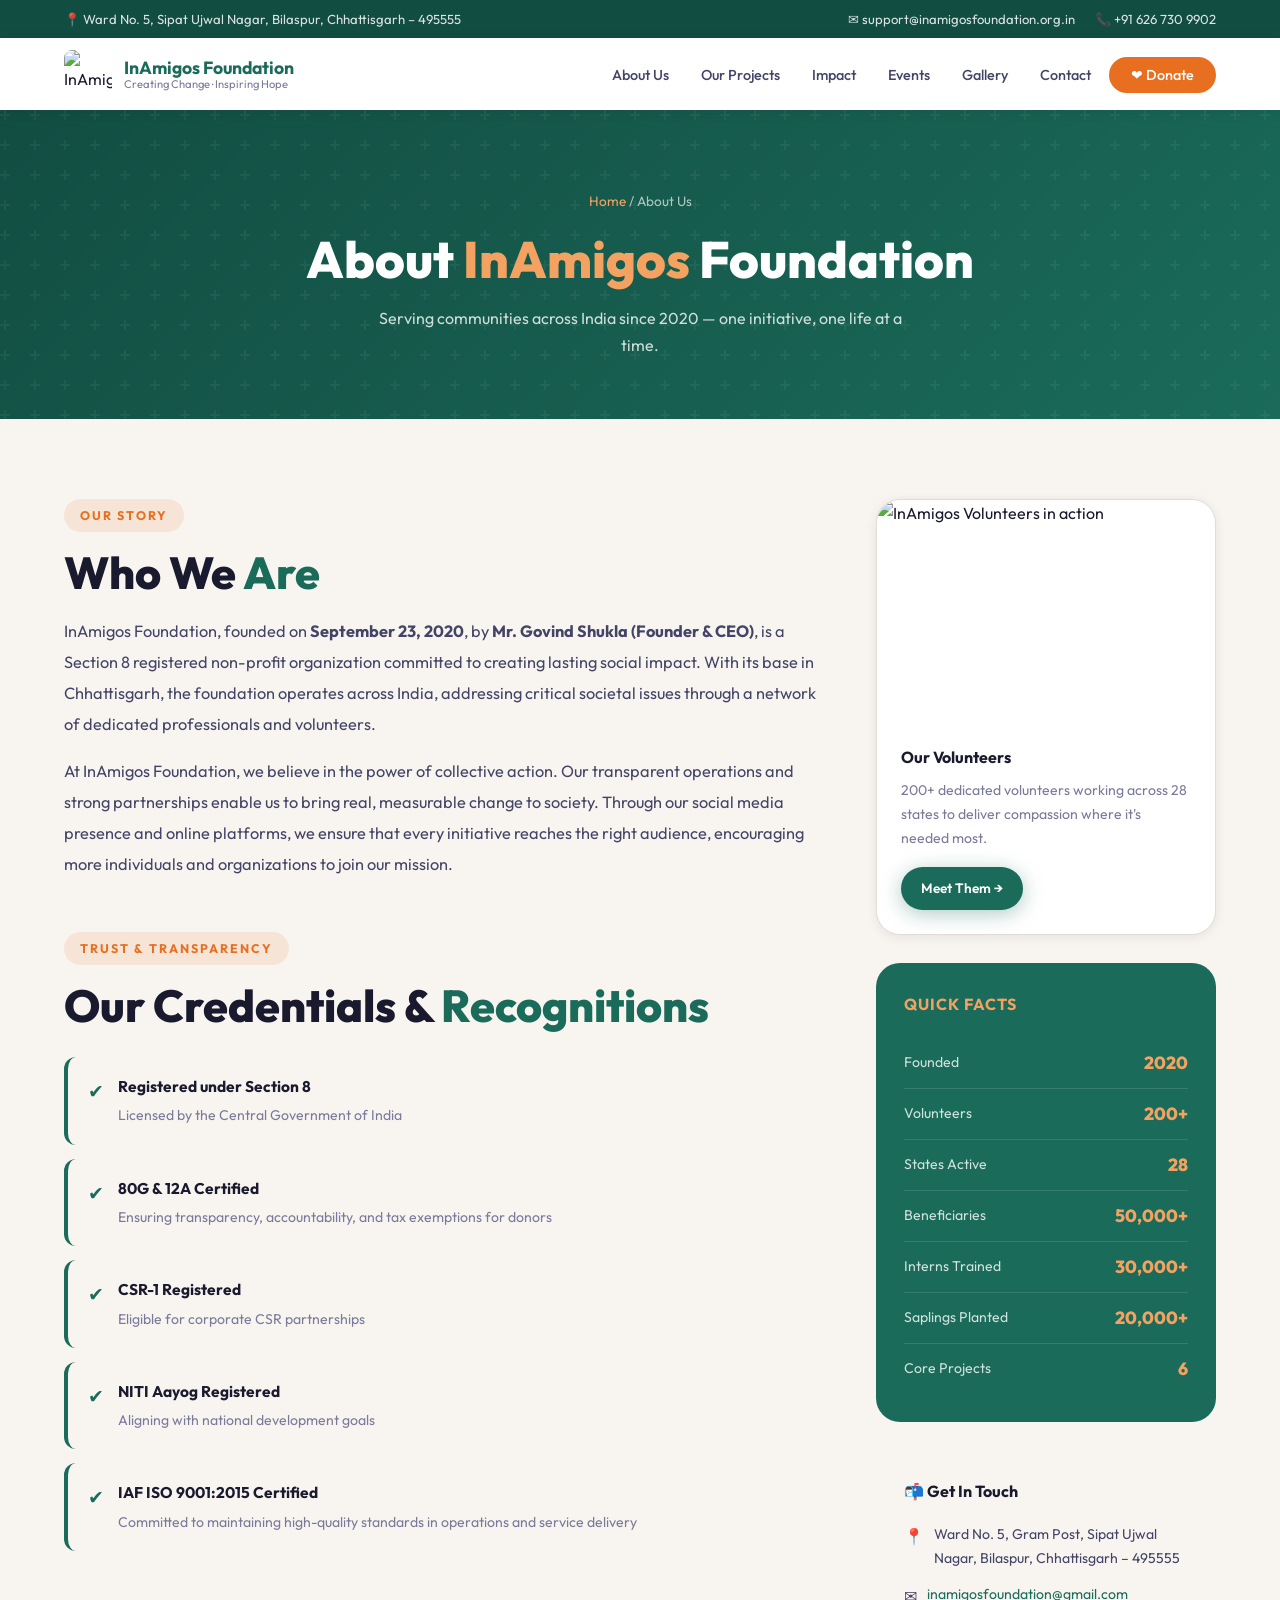
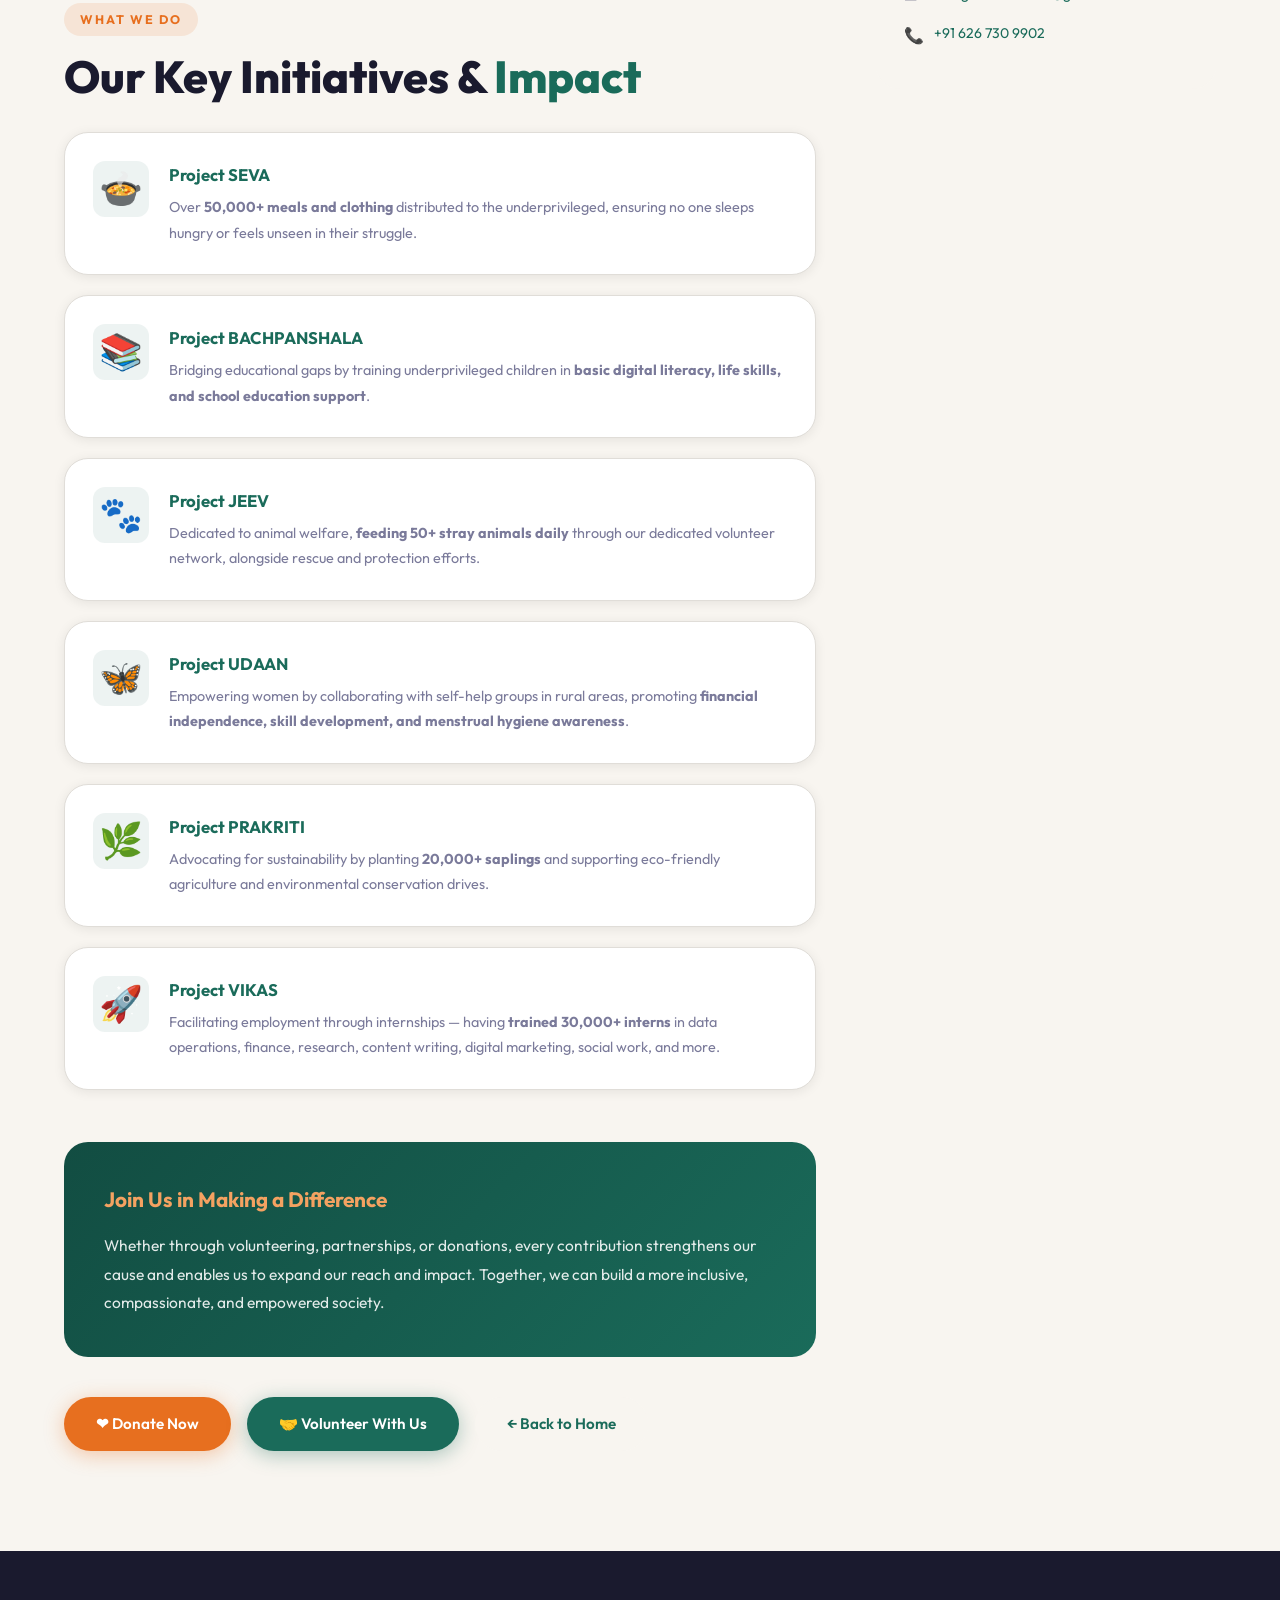
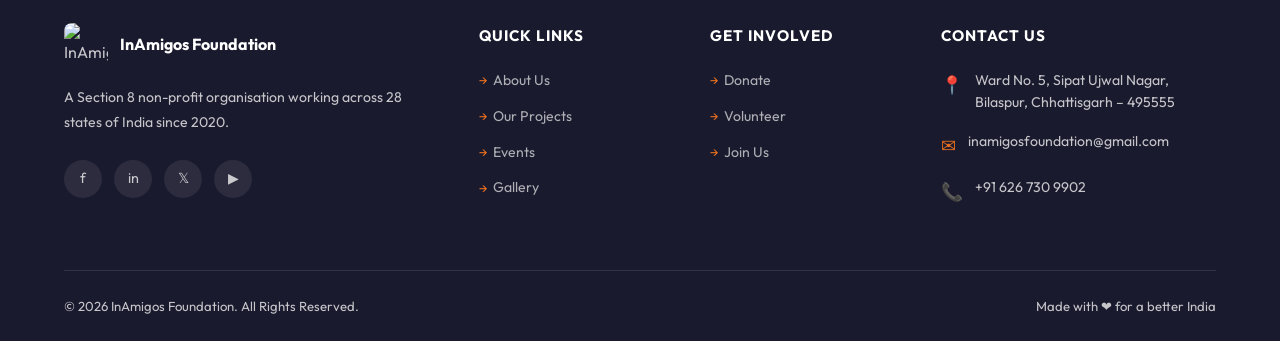
==== about.html @ d33d79d9 "First" ====
<!DOCTYPE html>
<html lang="en">
<head>
  <meta charset="UTF-8" />
  <meta name="viewport" content="width=device-width, initial-scale=1.0" />
  <title>About Us – InAmigos Foundation</title>
  <meta name="description" content="Learn about InAmigos Foundation – our story, credentials, key initiatives, and the impact we create across India." />
  <link rel="icon" href="https://inamigosfoundation.org.in/public/storage/settings/1744214680.jpg" />
  <link rel="stylesheet" href="css/style.css" />
  <link rel="stylesheet" href="css/animations.css" />
  <link rel="stylesheet" href="css/responsive.css" />
  <style>
    /* ---- Page-specific styles ---- */
    .page-hero {
      background: linear-gradient(135deg, var(--primary-dark) 0%, var(--primary) 100%);
      padding: 80px 0 60px;
      text-align: center;
      position: relative;
      overflow: hidden;
    }
    .page-hero::before {
      content: '';
      position: absolute;
      inset: 0;
      background: url("data:image/svg+xml,%3Csvg width='60' height='60' viewBox='0 0 60 60' xmlns='http://www.w3.org/2000/svg'%3E%3Cg fill='none'%3E%3Cg fill='%23ffffff' fill-opacity='0.05'%3E%3Cpath d='M36 34v-4h-2v4h-4v2h4v4h2v-4h4v-2h-4zm0-30V0h-2v4h-4v2h4v4h2V6h4V4h-4zM6 34v-4H4v4H0v2h4v4h2v-4h4v-2H6zM6 4V0H4v4H0v2h4v4h2V6h4V4H6z'/%3E%3C/g%3E%3C/g%3E%3C/svg%3E");
    }
    .page-hero .container { position: relative; z-index: 1; }
    .breadcrumb {
      font-size: 0.85rem;
      color: rgba(255,255,255,0.65);
      margin-bottom: 16px;
    }
    .breadcrumb a { color: var(--accent-light); text-decoration: none; }
    .breadcrumb a:hover { text-decoration: underline; }
    .page-hero-title {
      font-size: clamp(2rem, 4vw, 3.2rem);
      font-weight: 800;
      color: var(--white);
      line-height: 1.2;
    }
    .page-hero-title span { color: var(--accent-light); }
    .page-hero-sub {
      font-size: 1rem;
      color: rgba(255,255,255,0.8);
      margin-top: 14px;
      max-width: 560px;
      margin-left: auto;
      margin-right: auto;
    }

    /* ---- About page body ---- */
    .about-page { padding: 80px 0 100px; }
    .about-page-grid {
      display: grid;
      grid-template-columns: 1fr 340px;
      gap: 60px;
      align-items: start;
    }

    /* ---- Story block ---- */
    .story-block { margin-bottom: 52px; }
    .story-block p {
      font-size: 1.02rem;
      color: var(--text-mid);
      line-height: 1.9;
      margin-bottom: 16px;
    }

    /* ---- Credentials ---- */
    .cred-block { margin-bottom: 52px; }
    .cred-list { margin-top: 24px; display: flex; flex-direction: column; gap: 14px; }
    .cred-item {
      display: flex;
      align-items: flex-start;
      gap: 14px;
      background: var(--off-white);
      border-radius: var(--radius);
      padding: 16px 20px;
      border-left: 4px solid var(--primary);
      transition: transform var(--transition), box-shadow var(--transition);
    }
    .cred-item:hover { transform: translateX(4px); box-shadow: var(--shadow-sm); }
    .cred-check { color: var(--primary); font-size: 1.2rem; flex-shrink: 0; margin-top: 2px; }
    .cred-text strong { color: var(--text-dark); display: block; font-size: 0.97rem; margin-bottom: 2px; }
    .cred-text span { font-size: 0.88rem; color: var(--text-light); }

    /* ---- Initiatives ---- */
    .initiatives-block { margin-bottom: 52px; }
    .initiative-cards { margin-top: 28px; display: flex; flex-direction: column; gap: 20px; }
    .initiative-card {
      background: var(--white);
      border-radius: var(--radius-lg);
      padding: 28px;
      box-shadow: var(--shadow-sm);
      border: 1px solid var(--border);
      display: flex;
      gap: 20px;
      align-items: flex-start;
      transition: transform var(--transition), box-shadow var(--transition);
    }
    .initiative-card:hover { transform: translateY(-4px); box-shadow: var(--shadow-md); }
    .initiative-icon {
      font-size: 2.2rem;
      flex-shrink: 0;
      width: 56px;
      height: 56px;
      background: rgba(26,107,90,0.08);
      border-radius: var(--radius);
      display: flex;
      align-items: center;
      justify-content: center;
    }
    .initiative-name {
      font-size: 1.05rem;
      font-weight: 700;
      color: var(--primary);
      margin-bottom: 6px;
    }
    .initiative-desc {
      font-size: 0.9rem;
      color: var(--text-light);
      line-height: 1.75;
    }

    /* ---- Closing para ---- */
    .closing-block {
      background: linear-gradient(135deg, var(--primary-dark), var(--primary));
      border-radius: var(--radius-lg);
      padding: 40px;
      color: var(--white);
      margin-bottom: 40px;
    }
    .closing-block h3 { font-size: 1.3rem; font-weight: 700; margin-bottom: 14px; color: var(--accent-light); }
    .closing-block p { font-size: 0.97rem; line-height: 1.85; color: rgba(255,255,255,0.88); }

    /* ---- Sidebar ---- */
    .about-sidebar { display: flex; flex-direction: column; gap: 28px; }
    .sidebar-card {
      background: var(--white);
      border-radius: var(--radius-lg);
      overflow: hidden;
      box-shadow: var(--shadow-sm);
      border: 1px solid var(--border);
    }
    .sidebar-img img { width: 100%; height: 220px; object-fit: cover; }
    .sidebar-body { padding: 24px; }
    .sidebar-body h4 { font-size: 1rem; font-weight: 700; color: var(--text-dark); margin-bottom: 8px; }
    .sidebar-body p { font-size: 0.88rem; color: var(--text-light); line-height: 1.7; margin-bottom: 16px; }

    .quick-stats {
      background: var(--primary);
      border-radius: var(--radius-lg);
      padding: 28px;
      color: var(--white);
    }
    .quick-stats h4 { font-size: 1rem; font-weight: 700; margin-bottom: 20px; color: var(--accent-light); text-transform: uppercase; letter-spacing: 1px; }
    .qs-item { display: flex; justify-content: space-between; align-items: center; padding: 10px 0; border-bottom: 1px solid rgba(255,255,255,0.12); }
    .qs-item:last-child { border-bottom: none; }
    .qs-label { font-size: 0.88rem; color: rgba(255,255,255,0.8); }
    .qs-value { font-size: 1.1rem; font-weight: 800; color: var(--accent-light); }

    .contact-card { background: var(--off-white); border-radius: var(--radius-lg); padding: 28px; }
    .contact-card h4 { font-size: 1rem; font-weight: 700; color: var(--text-dark); margin-bottom: 18px; }
    .contact-row { display: flex; gap: 10px; margin-bottom: 12px; font-size: 0.88rem; color: var(--text-mid); align-items: flex-start; }
    .contact-row span:first-child { flex-shrink: 0; font-size: 1rem; }

    /* ---- Responsive ---- */
    @media (max-width: 1024px) {
      .about-page-grid { grid-template-columns: 1fr; }
      .about-sidebar { display: grid; grid-template-columns: 1fr 1fr; gap: 24px; }
    }
    @media (max-width: 640px) {
      .about-sidebar { grid-template-columns: 1fr; }
      .closing-block { padding: 28px 20px; }
    }
  </style>
</head>
<body>

<!-- ===== TOPBAR ===== -->
<div class="topbar">
  <div class="container">
    <span>📍 Ward No. 5, Sipat Ujwal Nagar, Bilaspur, Chhattisgarh – 495555</span>
    <div class="topbar-right">
      <a href="mailto:support@inamigosfoundation.org.in">✉ support@inamigosfoundation.org.in</a>
      <a href="tel:+916267309902">📞 +91 626 730 9902</a>
    </div>
  </div>
</div>

<!-- ===== NAVBAR ===== -->
<nav class="navbar" id="navbar">
  <div class="container">
    <div class="nav-inner">
      <a href="index.html" class="nav-logo">
        <img src="https://inamigosfoundation.org.in/public/storage/settings/1744214680.jpg" alt="InAmigos Foundation Logo" />
        <div class="nav-logo-text">
          InAmigos Foundation
          <span>Creating Change · Inspiring Hope</span>
        </div>
      </a>
      <ul class="nav-links" id="navLinks">
        <li><a href="index.html#about">About Us</a></li>
        <li><a href="index.html#projects">Our Projects</a></li>
        <li><a href="index.html#impact">Impact</a></li>
        <li><a href="index.html#events">Events</a></li>
        <li><a href="index.html#gallery">Gallery</a></li>
        <li><a href="index.html#contact">Contact</a></li>
        <li><a href="https://rzp.io/l/kWQ87HP" class="nav-donate" target="_blank">❤ Donate</a></li>
      </ul>
      <button class="hamburger" id="hamburger" aria-label="Toggle Menu">
        <span></span><span></span><span></span>
      </button>
    </div>
  </div>
</nav>

<!-- ===== PAGE HERO ===== -->
<section class="page-hero">
  <div class="container">
    <p class="breadcrumb"><a href="index.html">Home</a> / About Us</p>
    <h1 class="page-hero-title">About <span>InAmigos</span> Foundation</h1>
    <p class="page-hero-sub">Serving communities across India since 2020 — one initiative, one life at a time.</p>
  </div>
</section>

<!-- ===== MAIN CONTENT ===== -->
<section class="about-page">
  <div class="container">
    <div class="about-page-grid">

      <!-- LEFT: Main content -->
      <div class="about-main">

        <!-- Story -->
        <div class="story-block reveal">
          <span class="section-tag">Our Story</span>
          <h2 class="section-title">Who We <span>Are</span></h2>
          <p>
            InAmigos Foundation, founded on <strong>September 23, 2020</strong>, by <strong>Mr. Govind Shukla (Founder &amp; CEO)</strong>, is a Section 8 registered non-profit organization committed to creating lasting social impact. With its base in Chhattisgarh, the foundation operates across India, addressing critical societal issues through a network of dedicated professionals and volunteers.
          </p>
          <p>
            At InAmigos Foundation, we believe in the power of collective action. Our transparent operations and strong partnerships enable us to bring real, measurable change to society. Through our social media presence and online platforms, we ensure that every initiative reaches the right audience, encouraging more individuals and organizations to join our mission.
          </p>
        </div>

        <!-- Credentials -->
        <div class="cred-block reveal">
          <span class="section-tag">Trust &amp; Transparency</span>
          <h2 class="section-title">Our Credentials &amp; <span>Recognitions</span></h2>
          <div class="cred-list">
            <div class="cred-item">
              <span class="cred-check">✔</span>
              <div class="cred-text">
                <strong>Registered under Section 8</strong>
                <span>Licensed by the Central Government of India</span>
              </div>
            </div>
            <div class="cred-item">
              <span class="cred-check">✔</span>
              <div class="cred-text">
                <strong>80G &amp; 12A Certified</strong>
                <span>Ensuring transparency, accountability, and tax exemptions for donors</span>
              </div>
            </div>
            <div class="cred-item">
              <span class="cred-check">✔</span>
              <div class="cred-text">
                <strong>CSR-1 Registered</strong>
                <span>Eligible for corporate CSR partnerships</span>
              </div>
            </div>
            <div class="cred-item">
              <span class="cred-check">✔</span>
              <div class="cred-text">
                <strong>NITI Aayog Registered</strong>
                <span>Aligning with national development goals</span>
              </div>
            </div>
            <div class="cred-item">
              <span class="cred-check">✔</span>
              <div class="cred-text">
                <strong>IAF ISO 9001:2015 Certified</strong>
                <span>Committed to maintaining high-quality standards in operations and service delivery</span>
              </div>
            </div>
          </div>
        </div>

        <!-- Initiatives -->
        <div class="initiatives-block reveal">
          <span class="section-tag">What We Do</span>
          <h2 class="section-title">Our Key Initiatives &amp; <span>Impact</span></h2>
          <div class="initiative-cards">

            <div class="initiative-card">
              <div class="initiative-icon">🍲</div>
              <div>
                <div class="initiative-name">Project SEVA</div>
                <p class="initiative-desc">Over <strong>50,000+ meals and clothing</strong> distributed to the underprivileged, ensuring no one sleeps hungry or feels unseen in their struggle.</p>
              </div>
            </div>

            <div class="initiative-card">
              <div class="initiative-icon">📚</div>
              <div>
                <div class="initiative-name">Project BACHPANSHALA</div>
                <p class="initiative-desc">Bridging educational gaps by training underprivileged children in <strong>basic digital literacy, life skills, and school education support</strong>.</p>
              </div>
            </div>

            <div class="initiative-card">
              <div class="initiative-icon">🐾</div>
              <div>
                <div class="initiative-name">Project JEEV</div>
                <p class="initiative-desc">Dedicated to animal welfare, <strong>feeding 50+ stray animals daily</strong> through our dedicated volunteer network, alongside rescue and protection efforts.</p>
              </div>
            </div>

            <div class="initiative-card">
              <div class="initiative-icon">🦋</div>
              <div>
                <div class="initiative-name">Project UDAAN</div>
                <p class="initiative-desc">Empowering women by collaborating with self-help groups in rural areas, promoting <strong>financial independence, skill development, and menstrual hygiene awareness</strong>.</p>
              </div>
            </div>

            <div class="initiative-card">
              <div class="initiative-icon">🌿</div>
              <div>
                <div class="initiative-name">Project PRAKRITI</div>
                <p class="initiative-desc">Advocating for sustainability by planting <strong>20,000+ saplings</strong> and supporting eco-friendly agriculture and environmental conservation drives.</p>
              </div>
            </div>

            <div class="initiative-card">
              <div class="initiative-icon">🚀</div>
              <div>
                <div class="initiative-name">Project VIKAS</div>
                <p class="initiative-desc">Facilitating employment through internships — having <strong>trained 30,000+ interns</strong> in data operations, finance, research, content writing, digital marketing, social work, and more.</p>
              </div>
            </div>

          </div>
        </div>

        <!-- Closing -->
        <div class="closing-block reveal">
          <h3>Join Us in Making a Difference</h3>
          <p>Whether through volunteering, partnerships, or donations, every contribution strengthens our cause and enables us to expand our reach and impact. Together, we can build a more inclusive, compassionate, and empowered society.</p>
        </div>

        <!-- CTA Buttons -->
        <div style="display:flex; gap:16px; flex-wrap:wrap;" class="reveal">
          <a href="https://rzp.io/l/kWQ87HP" class="btn btn-primary" target="_blank">❤ Donate Now</a>
          <a href="https://forms.gle/AB4c1hLaDDmtrKGU7" class="btn btn-green" target="_blank">🤝 Volunteer With Us</a>
          <a href="index.html" class="btn" style="background:var(--off-white);color:var(--primary);font-weight:600;">← Back to Home</a>
        </div>

      </div><!-- /about-main -->

      <!-- RIGHT: Sidebar -->
      <aside class="about-sidebar">

        <div class="sidebar-card">
          <div class="sidebar-img">
            <img src="https://inamigosfoundation.org.in/public/storage/gallery/1738238755.JPG" alt="InAmigos Volunteers in action" />
          </div>
          <div class="sidebar-body">
            <h4>Our Volunteers</h4>
            <p>200+ dedicated volunteers working across 28 states to deliver compassion where it's needed most.</p>
            <a href="https://inamigosfoundation.org.in/volunteers" class="btn btn-green" target="_blank" style="font-size:0.85rem;padding:10px 20px;">Meet Them →</a>
          </div>
        </div>

        <div class="quick-stats">
          <h4>Quick Facts</h4>
          <div class="qs-item"><span class="qs-label">Founded</span><span class="qs-value">2020</span></div>
          <div class="qs-item"><span class="qs-label">Volunteers</span><span class="qs-value">200+</span></div>
          <div class="qs-item"><span class="qs-label">States Active</span><span class="qs-value">28</span></div>
          <div class="qs-item"><span class="qs-label">Beneficiaries</span><span class="qs-value">50,000+</span></div>
          <div class="qs-item"><span class="qs-label">Interns Trained</span><span class="qs-value">30,000+</span></div>
          <div class="qs-item"><span class="qs-label">Saplings Planted</span><span class="qs-value">20,000+</span></div>
          <div class="qs-item"><span class="qs-label">Core Projects</span><span class="qs-value">6</span></div>
        </div>

        <div class="contact-card">
          <h4>📬 Get In Touch</h4>
          <div class="contact-row"><span>📍</span><span>Ward No. 5, Gram Post, Sipat Ujwal Nagar, Bilaspur, Chhattisgarh – 495555</span></div>
          <div class="contact-row"><span>✉</span><span><a href="mailto:inamigosfoundation@gmail.com" style="color:var(--primary);">inamigosfoundation@gmail.com</a></span></div>
          <div class="contact-row"><span>📞</span><span><a href="tel:+916267309902" style="color:var(--primary);">+91 626 730 9902</a></span></div>
        </div>

      </aside>

    </div>
  </div>
</section>

<!-- ===== FOOTER ===== -->
<footer class="footer">
  <div class="container">
    <div class="footer-grid">
      <div>
        <div class="footer-logo">
          <img src="https://inamigosfoundation.org.in/public/storage/settings/1744214680.jpg" alt="InAmigos Logo" />
          <span class="footer-logo-name">InAmigos Foundation</span>
        </div>
        <p class="footer-about">A Section 8 non-profit organisation working across 28 states of India since 2020.</p>
        <div class="footer-socials">
          <a href="https://www.facebook.com" class="social-btn" target="_blank" aria-label="Facebook">f</a>
          <a href="https://www.instagram.com" class="social-btn" target="_blank" aria-label="Instagram">in</a>
          <a href="https://twitter.com" class="social-btn" target="_blank" aria-label="Twitter">𝕏</a>
          <a href="https://www.youtube.com" class="social-btn" target="_blank" aria-label="YouTube">▶</a>
        </div>
      </div>
      <div>
        <h4 class="footer-col-title">Quick Links</h4>
        <ul class="footer-links">
          <li><a href="index.html#about">About Us</a></li>
          <li><a href="index.html#projects">Our Projects</a></li>
          <li><a href="index.html#events">Events</a></li>
          <li><a href="index.html#gallery">Gallery</a></li>
        </ul>
      </div>
      <div>
        <h4 class="footer-col-title">Get Involved</h4>
        <ul class="footer-links">
          <li><a href="https://rzp.io/l/kWQ87HP" target="_blank">Donate</a></li>
          <li><a href="https://forms.gle/AB4c1hLaDDmtrKGU7" target="_blank">Volunteer</a></li>
          <li><a href="https://inamigosfoundation.org.in/became-volunteer" target="_blank">Join Us</a></li>
        </ul>
      </div>
      <div>
        <h4 class="footer-col-title">Contact Us</h4>
        <div class="footer-contact-item">
          <span class="footer-contact-icon">📍</span>
          <span>Ward No. 5, Sipat Ujwal Nagar, Bilaspur, Chhattisgarh – 495555</span>
        </div>
        <div class="footer-contact-item">
          <span class="footer-contact-icon">✉</span>
          <a href="mailto:inamigosfoundation@gmail.com">inamigosfoundation@gmail.com</a>
        </div>
        <div class="footer-contact-item">
          <span class="footer-contact-icon">📞</span>
          <a href="tel:+916267309902">+91 626 730 9902</a>
        </div>
      </div>
    </div>
    <div class="footer-bottom">
      <span>© 2026 InAmigos Foundation. All Rights Reserved.</span>
      <span>Made with ❤ for a better India</span>
    </div>
  </div>
</footer>

<script>
  // Hamburger
  const hamburger = document.getElementById('hamburger');
  const navLinks  = document.getElementById('navLinks');
  hamburger.addEventListener('click', () => navLinks.classList.toggle('open'));

  // Navbar scroll
  window.addEventListener('scroll', () => {
    document.getElementById('navbar').classList.toggle('scrolled', window.scrollY > 50);
  });

  // Scroll reveal
  const observer = new IntersectionObserver((entries) => {
    entries.forEach(e => { if (e.isIntersecting) e.target.classList.add('visible'); });
  }, { threshold: 0.1 });
  document.querySelectorAll('.reveal').forEach(el => observer.observe(el));
</script>

</body>
</html>
---- css/style.css ----
/* ============================================
   InAmigos Foundation - Main Stylesheet
   ============================================ */

@import url('https://fonts.googleapis.com/css2?family=Outfit:wght@300;400;500;600;700;800&family=Merriweather:wght@400;700&display=swap');

/* ---- CSS Variables ---- */
:root {
  --primary: #1a6b5a;
  --primary-dark: #124d42;
  --primary-light: #2a9d8f;
  --accent: #e76f1f;
  --accent-light: #f4a261;
  --white: #ffffff;
  --off-white: #f8f5f0;
  --text-dark: #1a1a2e;
  --text-mid: #444466;
  --text-light: #7a7a9a;
  --border: #e0ddd8;
  --shadow-sm: 0 2px 12px rgba(0,0,0,0.08);
  --shadow-md: 0 8px 32px rgba(0,0,0,0.12);
  --shadow-lg: 0 20px 60px rgba(0,0,0,0.16);
  --radius: 12px;
  --radius-lg: 24px;
  --transition: 0.3s ease;
}

/* ---- Reset ---- */
*, *::before, *::after { box-sizing: border-box; margin: 0; padding: 0; }
html { scroll-behavior: smooth; }
body {
  font-family: 'Outfit', sans-serif;
  background: var(--off-white);
  color: var(--text-dark);
  line-height: 1.7;
  overflow-x: hidden;
}
img { max-width: 100%; display: block; }
a { text-decoration: none; color: inherit; }
ul { list-style: none; }

/* ---- Utility ---- */
.container { max-width: 1200px; margin: 0 auto; padding: 0 24px; }
.section-tag {
  display: inline-block;
  background: rgba(231,111,31,0.12);
  color: var(--accent);
  font-size: 0.78rem;
  font-weight: 700;
  letter-spacing: 2px;
  text-transform: uppercase;
  padding: 6px 16px;
  border-radius: 50px;
  margin-bottom: 14px;
}
.section-title {
  font-size: clamp(1.8rem, 3.5vw, 2.8rem);
  font-weight: 800;
  color: var(--text-dark);
  line-height: 1.2;
  margin-bottom: 16px;
}
.section-title span { color: var(--primary); }
.section-subtitle {
  font-size: 1rem;
  color: var(--text-light);
  max-width: 580px;
  line-height: 1.8;
}
.btn {
  display: inline-flex;
  align-items: center;
  gap: 8px;
  padding: 14px 32px;
  border-radius: 50px;
  font-family: 'Outfit', sans-serif;
  font-size: 0.95rem;
  font-weight: 600;
  cursor: pointer;
  transition: all var(--transition);
  border: none;
  text-decoration: none;
}
.btn-primary {
  background: var(--accent);
  color: var(--white);
  box-shadow: 0 4px 20px rgba(231,111,31,0.35);
}
.btn-primary:hover {
  background: #d4620f;
  transform: translateY(-2px);
  box-shadow: 0 8px 28px rgba(231,111,31,0.45);
}
.btn-outline {
  background: transparent;
  color: var(--white);
  border: 2px solid rgba(255,255,255,0.7);
}
.btn-outline:hover {
  background: var(--white);
  color: var(--primary);
  border-color: var(--white);
}
.btn-green {
  background: var(--primary);
  color: var(--white);
  box-shadow: 0 4px 20px rgba(26,107,90,0.35);
}
.btn-green:hover {
  background: var(--primary-dark);
  transform: translateY(-2px);
}

/* ============================================
   TOPBAR
   ============================================ */
.topbar {
  background: var(--primary-dark);
  color: rgba(255,255,255,0.85);
  font-size: 0.82rem;
  padding: 8px 0;
}
.topbar .container {
  display: flex;
  justify-content: space-between;
  align-items: center;
  flex-wrap: wrap;
  gap: 8px;
}
.topbar a { color: rgba(255,255,255,0.85); transition: color var(--transition); }
.topbar a:hover { color: var(--accent-light); }
.topbar-right { display: flex; gap: 20px; align-items: center; }

/* ============================================
   NAVBAR
   ============================================ */
.navbar {
  background: var(--white);
  position: sticky;
  top: 0;
  z-index: 1000;
  box-shadow: var(--shadow-sm);
  padding: 0;
}
.nav-inner {
  display: flex;
  align-items: center;
  justify-content: space-between;
  height: 72px;
}
.nav-logo {
  display: flex;
  align-items: center;
  gap: 12px;
}
.nav-logo img {
  height: 48px;
  width: 48px;
  border-radius: 8px;
  object-fit: cover;
}
.nav-logo-text { font-size: 1.1rem; font-weight: 700; color: var(--primary); line-height: 1.2; }
.nav-logo-text span { display: block; font-size: 0.7rem; font-weight: 400; color: var(--text-light); }
.nav-links {
  display: flex;
  align-items: center;
  gap: 4px;
}
.nav-links a {
  font-size: 0.9rem;
  font-weight: 500;
  color: var(--text-mid);
  padding: 8px 14px;
  border-radius: 8px;
  transition: all var(--transition);
}
.nav-links a:hover { color: var(--primary); background: rgba(26,107,90,0.07); }
.nav-donate {
  background: var(--accent);
  color: var(--white) !important;
  border-radius: 50px !important;
  padding: 9px 22px !important;
}
.nav-donate:hover { background: #d4620f !important; color: var(--white) !important; }
.hamburger {
  display: none;
  flex-direction: column;
  gap: 5px;
  cursor: pointer;
  padding: 8px;
  background: none;
  border: none;
}
.hamburger span {
  display: block;
  width: 24px;
  height: 2px;
  background: var(--text-dark);
  border-radius: 2px;
  transition: all var(--transition);
}

/* ============================================
   HERO
   ============================================ */
.hero {
  position: relative;
  min-height: 92vh;
  display: flex;
  align-items: center;
  overflow: hidden;
}
.hero-slides { position: absolute; inset: 0; }
.hero-slide {
  position: absolute;
  inset: 0;
  opacity: 0;
  transition: opacity 1.2s ease;
}
.hero-slide.active { opacity: 1; }
.hero-slide img {
  width: 100%;
  height: 100%;
  object-fit: cover;
}
.hero-overlay {
  position: absolute;
  inset: 0;
  background: linear-gradient(
    135deg,
    rgba(18,77,66,0.88) 0%,
    rgba(26,107,90,0.70) 50%,
    rgba(0,0,0,0.50) 100%
  );
}
.hero-content {
  position: relative;
  z-index: 2;
  max-width: 680px;
}
.hero-tag {
  display: inline-flex;
  align-items: center;
  gap: 8px;
  background: rgba(255,255,255,0.15);
  backdrop-filter: blur(10px);
  border: 1px solid rgba(255,255,255,0.3);
  color: var(--white);
  font-size: 0.82rem;
  font-weight: 600;
  letter-spacing: 1.5px;
  text-transform: uppercase;
  padding: 8px 18px;
  border-radius: 50px;
  margin-bottom: 24px;
}
.hero-tag::before { content: '🌿'; font-size: 1rem; }
.hero-title {
  font-size: clamp(2.2rem, 5vw, 3.8rem);
  font-weight: 800;
  color: var(--white);
  line-height: 1.15;
  margin-bottom: 20px;
}
.hero-title .highlight { color: var(--accent-light); }
.hero-desc {
  font-size: 1.05rem;
  color: rgba(255,255,255,0.88);
  margin-bottom: 36px;
  max-width: 520px;
  line-height: 1.8;
}
.hero-btns { display: flex; gap: 16px; flex-wrap: wrap; }
.hero-dots {
  position: absolute;
  bottom: 32px;
  left: 50%;
  transform: translateX(-50%);
  display: flex;
  gap: 10px;
  z-index: 3;
}
.hero-dot {
  width: 10px; height: 10px;
  border-radius: 50%;
  background: rgba(255,255,255,0.4);
  cursor: pointer;
  transition: all var(--transition);
  border: none;
}
.hero-dot.active {
  background: var(--accent-light);
  width: 28px;
  border-radius: 5px;
}

/* ============================================
   STATS STRIP
   ============================================ */
.stats-strip {
  background: var(--primary);
  padding: 48px 0;
}
.stats-grid {
  display: grid;
  grid-template-columns: repeat(4, 1fr);
  gap: 32px;
  text-align: center;
}
.stat-item { color: var(--white); }
.stat-number {
  font-size: clamp(2rem, 4vw, 3rem);
  font-weight: 800;
  color: var(--accent-light);
  line-height: 1;
  margin-bottom: 8px;
}
.stat-label {
  font-size: 0.9rem;
  color: rgba(255,255,255,0.8);
  font-weight: 500;
  text-transform: uppercase;
  letter-spacing: 1px;
}

/* ============================================
   ABOUT
   ============================================ */
.about { padding: 100px 0; background: var(--white); }
.about-grid {
  display: grid;
  grid-template-columns: 1fr 1fr;
  gap: 72px;
  align-items: center;
}
.about-image-wrap { position: relative; }
.about-image-main {
  border-radius: var(--radius-lg);
  overflow: hidden;
  box-shadow: var(--shadow-lg);
}
.about-image-main img { width: 100%; height: 420px; object-fit: cover; }
.about-badge {
  position: absolute;
  bottom: -24px;
  right: -24px;
  background: var(--accent);
  color: var(--white);
  border-radius: var(--radius);
  padding: 20px 24px;
  text-align: center;
  box-shadow: var(--shadow-md);
}
.about-badge-num { font-size: 2rem; font-weight: 800; display: block; }
.about-badge-text { font-size: 0.78rem; font-weight: 600; text-transform: uppercase; letter-spacing: 1px; }
.about-certs {
  display: flex;
  flex-wrap: wrap;
  gap: 10px;
  margin-top: 28px;
}
.cert-tag {
  background: rgba(26,107,90,0.08);
  color: var(--primary);
  font-size: 0.78rem;
  font-weight: 700;
  padding: 6px 14px;
  border-radius: 50px;
  border: 1px solid rgba(26,107,90,0.2);
}
.about-founder {
  display: flex;
  align-items: center;
  gap: 14px;
  margin-top: 28px;
  padding: 18px;
  background: var(--off-white);
  border-radius: var(--radius);
  border-left: 4px solid var(--primary);
}
.founder-icon { font-size: 2.4rem; }
.founder-name { font-weight: 700; font-size: 1rem; color: var(--text-dark); }
.founder-title { font-size: 0.82rem; color: var(--text-light); }

/* ============================================
   PROJECTS
   ============================================ */
.projects { padding: 100px 0; background: var(--off-white); }
.projects-header { text-align: center; margin-bottom: 60px; }
.projects-header .section-subtitle { margin: 0 auto; }
.projects-grid {
  display: grid;
  grid-template-columns: repeat(3, 1fr);
  gap: 28px;
}
.project-card {
  background: var(--white);
  border-radius: var(--radius-lg);
  overflow: hidden;
  box-shadow: var(--shadow-sm);
  transition: all var(--transition);
}
.project-card:hover {
  transform: translateY(-8px);
  box-shadow: var(--shadow-lg);
}
.project-card-img {
  height: 200px;
  overflow: hidden;
  position: relative;
}
.project-card-img img {
  width: 100%;
  height: 100%;
  object-fit: cover;
  transition: transform 0.5s ease;
}
.project-card:hover .project-card-img img { transform: scale(1.06); }
.project-card-tag {
  position: absolute;
  top: 14px;
  left: 14px;
  background: var(--accent);
  color: var(--white);
  font-size: 0.72rem;
  font-weight: 700;
  padding: 4px 12px;
  border-radius: 50px;
  text-transform: uppercase;
  letter-spacing: 1px;
}
.project-card-body { padding: 24px; }
.project-icon { font-size: 1.8rem; margin-bottom: 10px; }
.project-card-title {
  font-size: 1.15rem;
  font-weight: 700;
  color: var(--primary);
  margin-bottom: 10px;
}
.project-card-desc { font-size: 0.9rem; color: var(--text-light); line-height: 1.7; }

/* ============================================
   IMPACT
   ============================================ */
.impact {
  padding: 100px 0;
  background: linear-gradient(135deg, var(--primary-dark) 0%, var(--primary) 100%);
  position: relative;
  overflow: hidden;
}
.impact::before {
  content: '';
  position: absolute;
  inset: 0;
  background: url("data:image/svg+xml,%3Csvg width='60' height='60' viewBox='0 0 60 60' xmlns='http://www.w3.org/2000/svg'%3E%3Cg fill='none' fill-rule='evenodd'%3E%3Cg fill='%23ffffff' fill-opacity='0.04'%3E%3Cpath d='M36 34v-4h-2v4h-4v2h4v4h2v-4h4v-2h-4zm0-30V0h-2v4h-4v2h4v4h2V6h4V4h-4zM6 34v-4H4v4H0v2h4v4h2v-4h4v-2H6zM6 4V0H4v4H0v2h4v4h2V6h4V4H6z'/%3E%3C/g%3E%3C/g%3E%3C/svg%3E");
}
.impact .container { position: relative; z-index: 1; }
.impact-header { text-align: center; margin-bottom: 60px; }
.impact-header .section-tag { background: rgba(244,162,97,0.2); color: var(--accent-light); }
.impact-header .section-title { color: var(--white); }
.impact-header .section-title span { color: var(--accent-light); -webkit-text-fill-color: var(--accent-light); }
.impact-header .section-subtitle { color: rgba(255,255,255,0.75); margin: 0 auto; }
.impact-grid {
  display: grid;
  grid-template-columns: repeat(3, 1fr);
  gap: 24px;
}
.impact-card {
  background: rgba(255,255,255,0.1);
  backdrop-filter: blur(10px);
  border: 1px solid rgba(255,255,255,0.15);
  border-radius: var(--radius-lg);
  padding: 36px 28px;
  text-align: center;
  transition: all var(--transition);
}
.impact-card:hover { background: rgba(255,255,255,0.18); transform: translateY(-4px); }
.impact-card-icon { font-size: 2.8rem; margin-bottom: 16px; }
.impact-card-title { font-size: 1.05rem; font-weight: 700; color: var(--white); margin-bottom: 10px; }
.impact-card-desc { font-size: 0.88rem; color: rgba(255,255,255,0.72); line-height: 1.7; }

/* ============================================
   EVENTS
   ============================================ */
.events { padding: 100px 0; background: var(--white); }
.events-header { text-align: center; margin-bottom: 60px; }
.events-grid {
  display: grid;
  grid-template-columns: repeat(3, 1fr);
  gap: 28px;
}
.event-card {
  border-radius: var(--radius-lg);
  overflow: hidden;
  box-shadow: var(--shadow-sm);
  background: var(--white);
  border: 1px solid var(--border);
  transition: all var(--transition);
}
.event-card:hover { transform: translateY(-6px); box-shadow: var(--shadow-md); }
.event-img {
  height: 200px;
  overflow: hidden;
}
.event-img img { width: 100%; height: 100%; object-fit: cover; transition: transform 0.5s ease; }
.event-card:hover .event-img img { transform: scale(1.06); }
.event-body { padding: 24px; }
.event-meta {
  display: flex;
  align-items: center;
  gap: 10px;
  margin-bottom: 12px;
  flex-wrap: wrap;
}
.event-cat {
  background: rgba(26,107,90,0.1);
  color: var(--primary);
  font-size: 0.72rem;
  font-weight: 700;
  padding: 4px 12px;
  border-radius: 50px;
  text-transform: uppercase;
}
.event-date { font-size: 0.8rem; color: var(--text-light); }
.event-title { font-size: 1.05rem; font-weight: 700; color: var(--text-dark); margin-bottom: 10px; line-height: 1.4; }
.event-desc { font-size: 0.88rem; color: var(--text-light); line-height: 1.7; }

/* ============================================
   GALLERY
   ============================================ */
.gallery-section { padding: 100px 0; background: var(--off-white); }
.gallery-header { text-align: center; margin-bottom: 60px; }
.gallery-grid {
  display: grid;
  grid-template-columns: repeat(4, 1fr);
  grid-auto-rows: 220px;
  gap: 16px;
}
.gallery-item {
  border-radius: var(--radius);
  overflow: hidden;
  cursor: pointer;
  position: relative;
}
.gallery-item:nth-child(1) { grid-column: span 2; grid-row: span 2; }
.gallery-item:nth-child(6) { grid-column: span 2; }
.gallery-item img {
  width: 100%; height: 100%;
  object-fit: cover;
  transition: transform 0.5s ease;
}
.gallery-item:hover img { transform: scale(1.08); }
.gallery-overlay {
  position: absolute;
  inset: 0;
  background: rgba(26,107,90,0);
  transition: background var(--transition);
  display: flex;
  align-items: center;
  justify-content: center;
}
.gallery-item:hover .gallery-overlay { background: rgba(26,107,90,0.45); }
.gallery-overlay span {
  color: var(--white);
  font-size: 1.8rem;
  opacity: 0;
  transition: opacity var(--transition);
}
.gallery-item:hover .gallery-overlay span { opacity: 1; }

/* ============================================
   CTA SECTION
   ============================================ */
.cta-section {
  padding: 100px 0;
  background: var(--white);
}
.cta-inner {
  background: linear-gradient(135deg, var(--accent) 0%, #f4a261 100%);
  border-radius: var(--radius-lg);
  padding: 72px 60px;
  text-align: center;
  position: relative;
  overflow: hidden;
}
.cta-inner::before {
  content: '';
  position: absolute;
  top: -60px; right: -60px;
  width: 250px; height: 250px;
  border-radius: 50%;
  background: rgba(255,255,255,0.1);
}
.cta-inner::after {
  content: '';
  position: absolute;
  bottom: -80px; left: -60px;
  width: 300px; height: 300px;
  border-radius: 50%;
  background: rgba(255,255,255,0.08);
}
.cta-inner > * { position: relative; z-index: 1; }
.cta-title { font-size: clamp(1.8rem, 3vw, 2.6rem); font-weight: 800; color: var(--white); margin-bottom: 16px; }
.cta-desc { font-size: 1.05rem; color: rgba(255,255,255,0.9); margin-bottom: 40px; max-width: 560px; margin-left: auto; margin-right: auto; }
.cta-btns { display: flex; justify-content: center; gap: 16px; flex-wrap: wrap; }
.btn-white {
  background: var(--white);
  color: var(--accent);
  font-weight: 700;
}
.btn-white:hover { background: var(--off-white); transform: translateY(-2px); box-shadow: 0 8px 24px rgba(0,0,0,0.15); }
.btn-outline-white {
  background: transparent;
  color: var(--white);
  border: 2px solid rgba(255,255,255,0.8);
  font-weight: 700;
}
.btn-outline-white:hover { background: rgba(255,255,255,0.15); }

/* ============================================
   FOOTER
   ============================================ */
.footer {
  background: var(--text-dark);
  color: rgba(255,255,255,0.75);
  padding: 72px 0 0;
}
.footer-grid {
  display: grid;
  grid-template-columns: 2fr 1fr 1fr 1.5fr;
  gap: 48px;
  margin-bottom: 48px;
}
.footer-logo {
  display: flex;
  align-items: center;
  gap: 12px;
  margin-bottom: 18px;
}
.footer-logo img { height: 44px; width: 44px; border-radius: 8px; object-fit: cover; }
.footer-logo-name { font-size: 1rem; font-weight: 700; color: var(--white); }
.footer-about { font-size: 0.88rem; line-height: 1.8; margin-bottom: 24px; }
.footer-socials { display: flex; gap: 12px; }
.social-btn {
  width: 38px; height: 38px;
  border-radius: 50%;
  background: rgba(255,255,255,0.08);
  display: flex;
  align-items: center;
  justify-content: center;
  font-size: 0.9rem;
  color: rgba(255,255,255,0.75);
  transition: all var(--transition);
  text-decoration: none;
}
.social-btn:hover { background: var(--accent); color: var(--white); transform: translateY(-3px); }
.footer-col-title {
  font-size: 0.95rem;
  font-weight: 700;
  color: var(--white);
  margin-bottom: 20px;
  text-transform: uppercase;
  letter-spacing: 1px;
}
.footer-links { display: flex; flex-direction: column; gap: 12px; }
.footer-links a {
  font-size: 0.88rem;
  color: rgba(255,255,255,0.65);
  transition: color var(--transition);
  display: flex;
  align-items: center;
  gap: 6px;
}
.footer-links a::before { content: '→'; color: var(--accent); font-size: 0.8rem; }
.footer-links a:hover { color: var(--accent-light); }
.footer-contact-item {
  display: flex;
  gap: 12px;
  margin-bottom: 16px;
  font-size: 0.88rem;
  line-height: 1.6;
}
.footer-contact-icon { color: var(--accent); font-size: 1.1rem; margin-top: 2px; flex-shrink: 0; }
.footer-bottom {
  border-top: 1px solid rgba(255,255,255,0.1);
  padding: 24px 0;
  display: flex;
  justify-content: space-between;
  align-items: center;
  flex-wrap: wrap;
  gap: 12px;
  font-size: 0.82rem;
}
.footer-bottom a { color: var(--accent-light); }
---- css/animations.css ----
/* ============================================
   InAmigos Foundation - Animations
   ============================================ */

/* ---- Fade In Up ---- */
@keyframes fadeInUp {
  from { opacity: 0; transform: translateY(40px); }
  to   { opacity: 1; transform: translateY(0); }
}

@keyframes fadeInLeft {
  from { opacity: 0; transform: translateX(-40px); }
  to   { opacity: 1; transform: translateX(0); }
}

@keyframes fadeInRight {
  from { opacity: 0; transform: translateX(40px); }
  to   { opacity: 1; transform: translateX(0); }
}

@keyframes scaleIn {
  from { opacity: 0; transform: scale(0.85); }
  to   { opacity: 1; transform: scale(1); }
}

@keyframes pulse {
  0%, 100% { transform: scale(1); }
  50%       { transform: scale(1.05); }
}

@keyframes shimmer {
  0%   { background-position: -200% center; }
  100% { background-position: 200% center; }
}

@keyframes float {
  0%, 100% { transform: translateY(0px); }
  50%       { transform: translateY(-12px); }
}

/* ---- Scroll Reveal classes ---- */
.reveal {
  opacity: 0;
  transform: translateY(36px);
  transition: opacity 0.7s ease, transform 0.7s ease;
}
.reveal.visible {
  opacity: 1;
  transform: translateY(0);
}
.reveal-left {
  opacity: 0;
  transform: translateX(-40px);
  transition: opacity 0.7s ease, transform 0.7s ease;
}
.reveal-left.visible {
  opacity: 1;
  transform: translateX(0);
}
.reveal-right {
  opacity: 0;
  transform: translateX(40px);
  transition: opacity 0.7s ease, transform 0.7s ease;
}
.reveal-right.visible {
  opacity: 1;
  transform: translateX(0);
}

/* Staggered delay helpers */
.delay-1 { transition-delay: 0.1s; }
.delay-2 { transition-delay: 0.2s; }
.delay-3 { transition-delay: 0.3s; }
.delay-4 { transition-delay: 0.4s; }
.delay-5 { transition-delay: 0.5s; }
.delay-6 { transition-delay: 0.6s; }

/* ---- Hero animations ---- */
.hero-content .hero-tag    { animation: fadeInUp 0.7s ease 0.2s both; }
.hero-content .hero-title  { animation: fadeInUp 0.7s ease 0.4s both; }
.hero-content .hero-desc   { animation: fadeInUp 0.7s ease 0.6s both; }
.hero-content .hero-btns   { animation: fadeInUp 0.7s ease 0.8s both; }

/* ---- Stats counter animation ---- */
.stat-number {
  transition: all 0.5s ease;
}

/* ---- Floating badge ---- */
.about-badge {
  animation: float 4s ease-in-out infinite;
}

/* ---- Pulse on CTA buttons ---- */
.btn-primary:focus,
.btn-green:focus {
  animation: pulse 0.4s ease;
}

/* ---- Navbar scroll shrink ---- */
.navbar.scrolled {
  box-shadow: 0 4px 24px rgba(0,0,0,0.12);
}
.navbar.scrolled .nav-inner {
  height: 60px;
  transition: height 0.3s ease;
}

/* ---- Mobile menu slide ---- */
.nav-links.open {
  animation: fadeInUp 0.3s ease both;
}

/* ---- Hover lift for cards ---- */
.project-card,
.event-card,
.impact-card {
  will-change: transform;
}

/* ---- Gradient text shimmer for hero ---- */
.hero-title .highlight {
  background: linear-gradient(90deg, #f4a261, #e76f1f, #f4a261);
  background-size: 200% auto;
  -webkit-background-clip: text;
  -webkit-text-fill-color: transparent;
  background-clip: text;
  animation: shimmer 3s linear infinite;
}
---- css/responsive.css ----
/* ============================================
   InAmigos Foundation - Responsive Styles
   ============================================ */

/* ---- Large Tablets (≤1024px) ---- */
@media (max-width: 1024px) {
  .about-grid { grid-template-columns: 1fr; gap: 48px; }
  .about-image-wrap { max-width: 520px; margin: 0 auto; }
  .about-badge { right: 0; }

  .projects-grid { grid-template-columns: repeat(2, 1fr); }
  .impact-grid   { grid-template-columns: repeat(2, 1fr); }
  .events-grid   { grid-template-columns: repeat(2, 1fr); }

  .footer-grid { grid-template-columns: 1fr 1fr; gap: 36px; }

  .stats-grid { grid-template-columns: repeat(2, 1fr); gap: 24px; }

  .gallery-grid { grid-template-columns: repeat(3, 1fr); }
  .gallery-item:nth-child(1) { grid-column: span 2; grid-row: span 1; }
  .gallery-item:nth-child(6) { grid-column: span 1; }
}

/* ---- Tablets (≤768px) ---- */
@media (max-width: 768px) {
  /* Navbar mobile */
  .hamburger { display: flex; }
  .nav-links {
    display: none;
    position: fixed;
    top: 72px;
    left: 0; right: 0;
    background: var(--white);
    flex-direction: column;
    padding: 20px 24px 32px;
    box-shadow: var(--shadow-md);
    gap: 6px;
    z-index: 999;
  }
  .nav-links.open { display: flex; }
  .nav-links a { padding: 12px 16px; border-radius: 10px; font-size: 1rem; }
  .nav-donate { text-align: center; }

  /* Topbar */
  .topbar .container { flex-direction: column; align-items: flex-start; gap: 4px; }
  .topbar-right { gap: 12px; }

  /* Hero */
  .hero { min-height: 80vh; }
  .hero-btns { flex-direction: column; }
  .hero-btns .btn { justify-content: center; }

  /* Stats */
  .stats-grid { grid-template-columns: repeat(2, 1fr); }

  /* Projects */
  .projects-grid { grid-template-columns: 1fr; }

  /* Impact */
  .impact-grid { grid-template-columns: 1fr; }

  /* Events */
  .events-grid { grid-template-columns: 1fr; }

  /* Gallery */
  .gallery-grid {
    grid-template-columns: repeat(2, 1fr);
    grid-auto-rows: 180px;
  }
  .gallery-item:nth-child(1) { grid-column: span 2; }
  .gallery-item:nth-child(6) { grid-column: span 2; }

  /* CTA */
  .cta-inner { padding: 48px 24px; }

  /* Footer */
  .footer-grid { grid-template-columns: 1fr; gap: 32px; }
  .footer-bottom { flex-direction: column; text-align: center; }

  /* About badge */
  .about-badge { right: 12px; bottom: -16px; }

  /* Section spacing */
  .about, .projects, .impact, .events, .gallery-section, .cta-section {
    padding: 72px 0;
  }
}

/* ---- Phones (≤480px) ---- */
@media (max-width: 480px) {
  .container { padding: 0 16px; }

  .section-title { font-size: 1.7rem; }

  .hero-title { font-size: 2rem; }
  .hero-desc  { font-size: 0.95rem; }

  .stats-grid { grid-template-columns: repeat(2, 1fr); gap: 16px; }
  .stat-number { font-size: 2rem; }

  .gallery-grid {
    grid-template-columns: 1fr 1fr;
    grid-auto-rows: 150px;
  }

  .cta-inner { padding: 40px 20px; }
  .cta-btns { flex-direction: column; align-items: center; }

  .hero-dots { bottom: 20px; }

  .about-badge { position: static; margin-top: 16px; display: inline-block; }
}
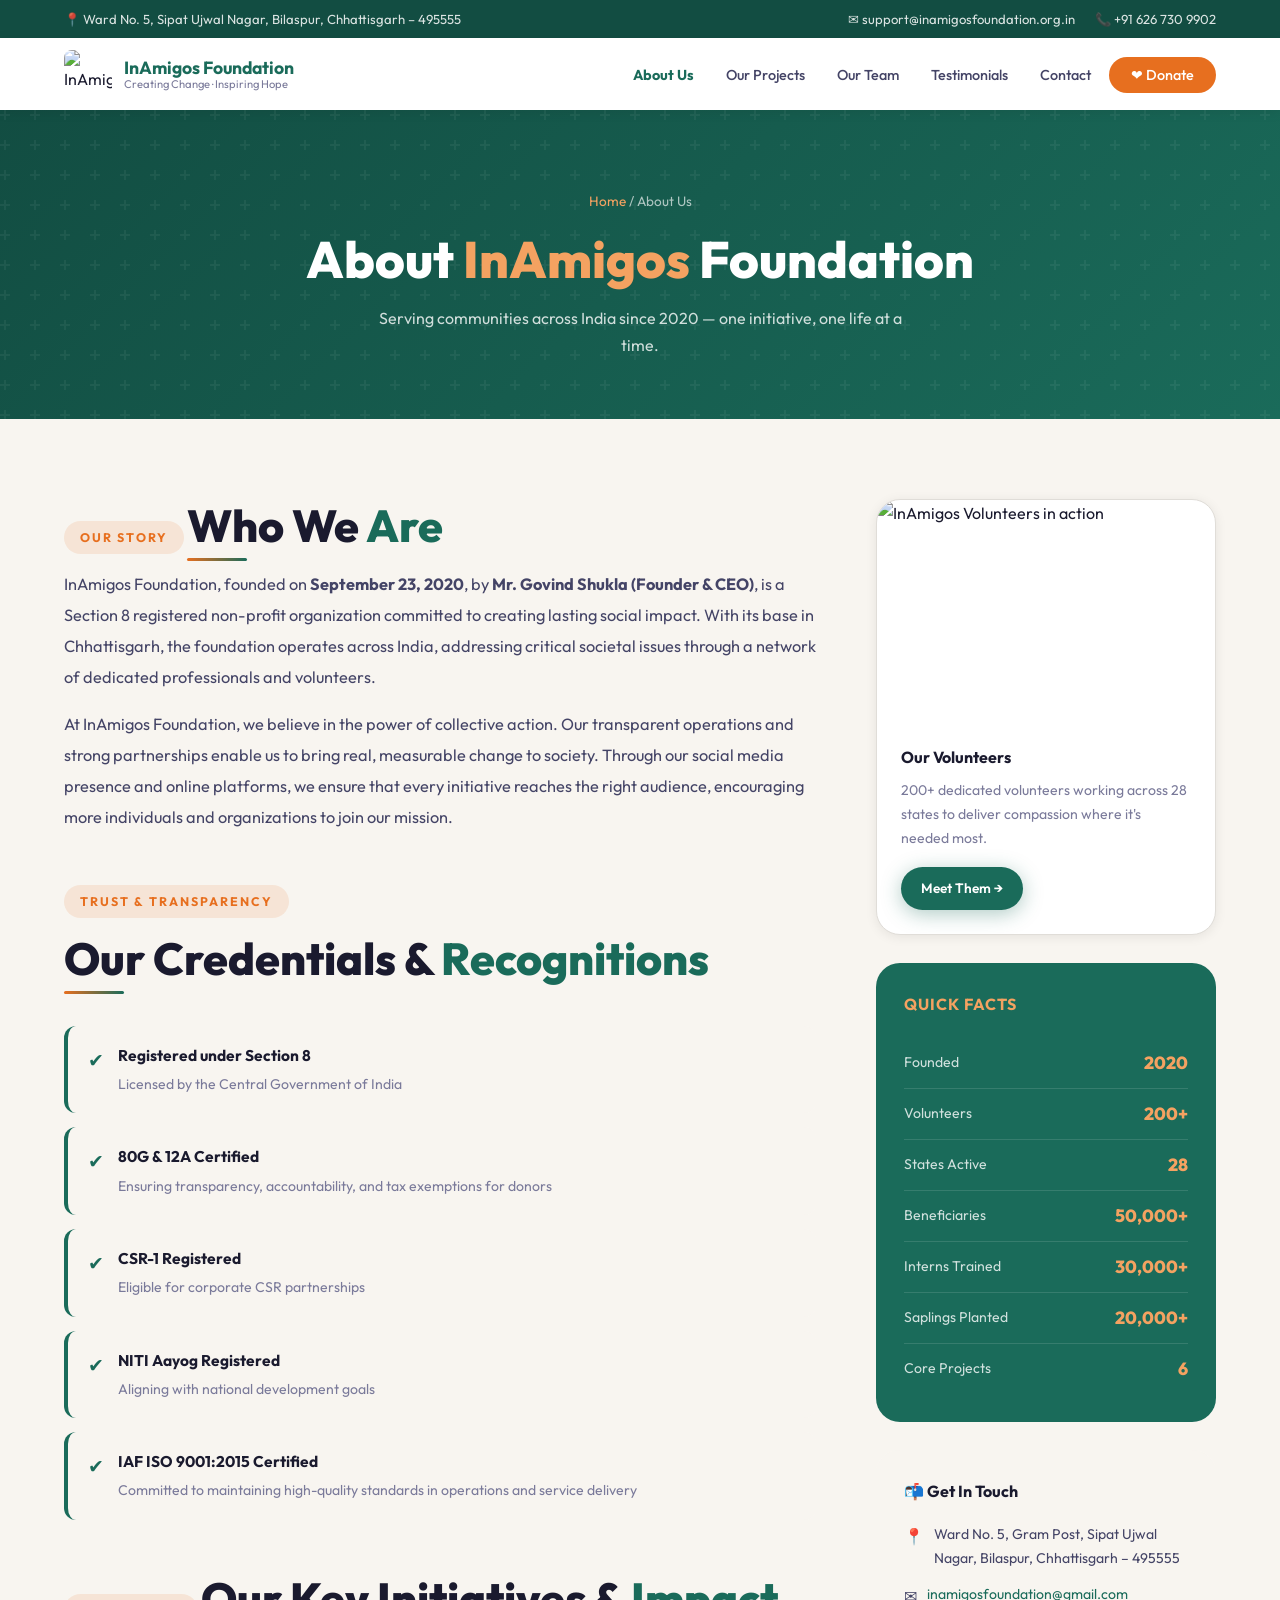
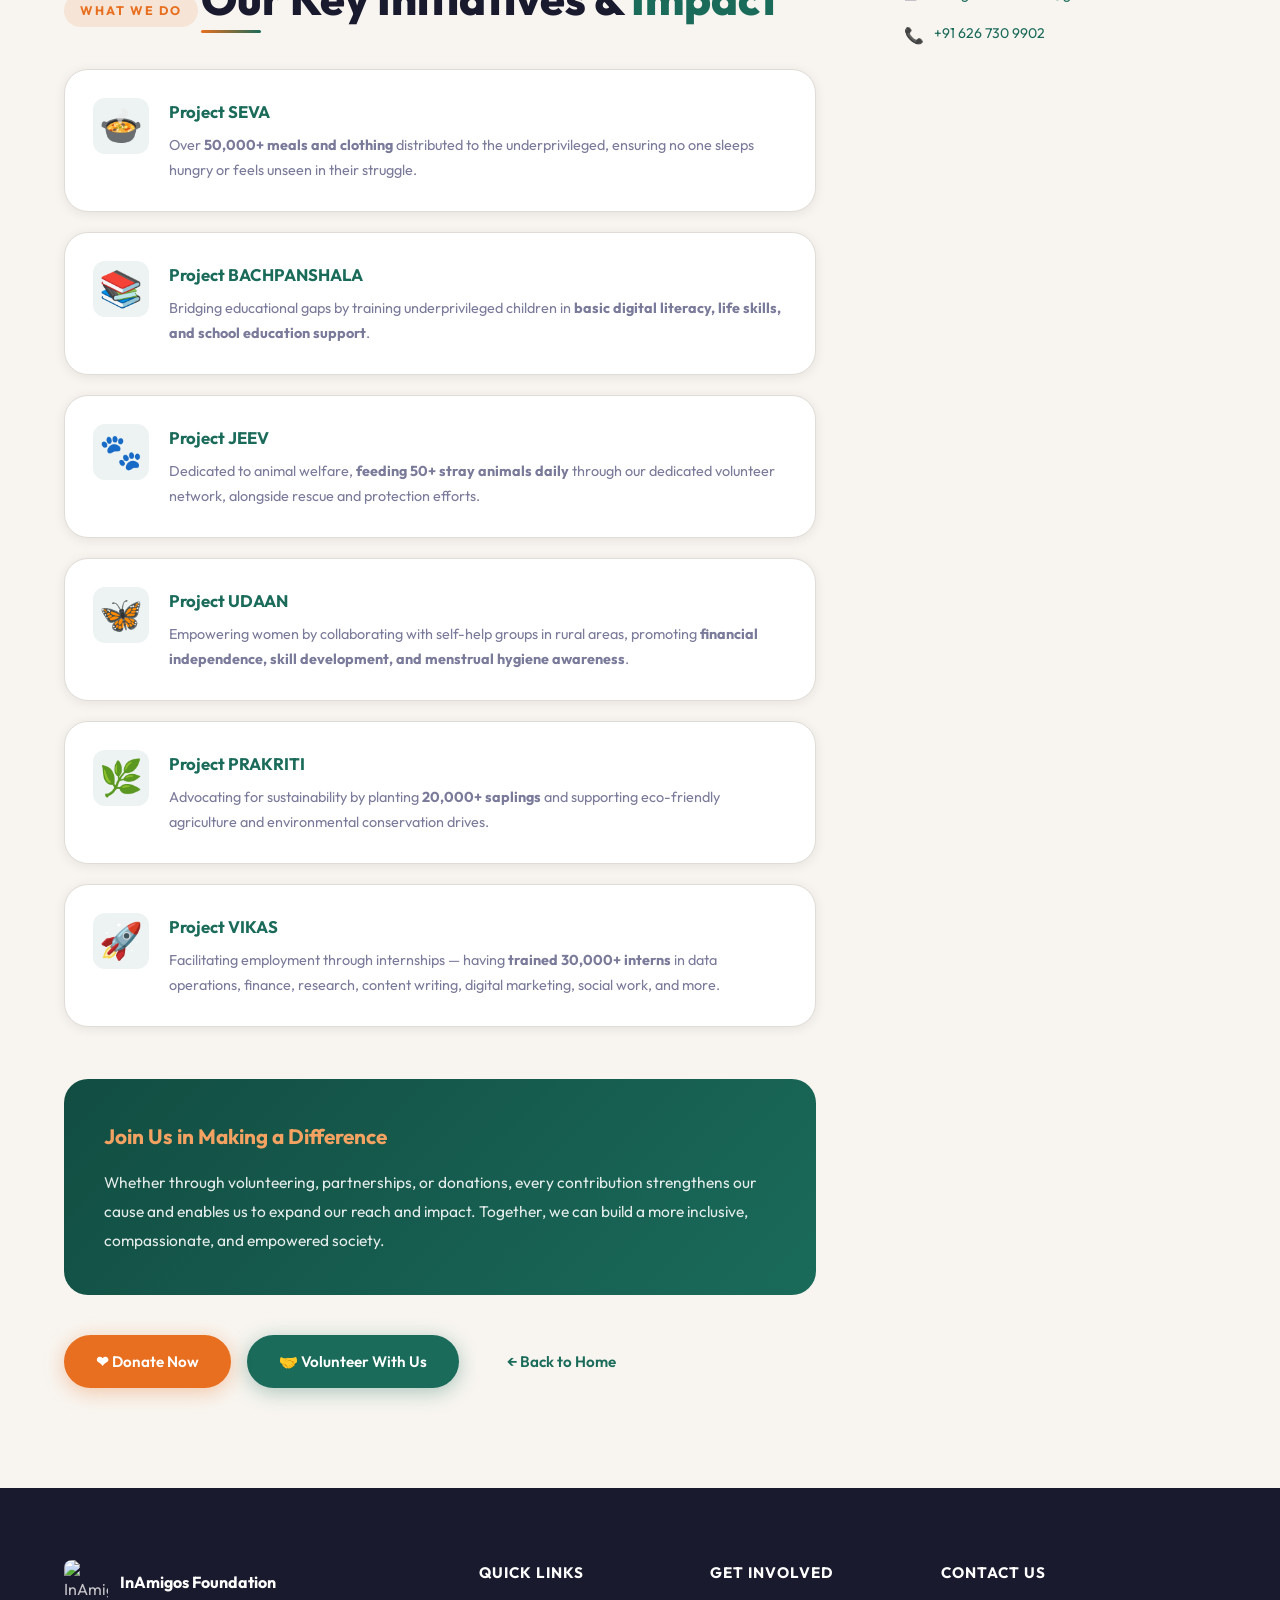
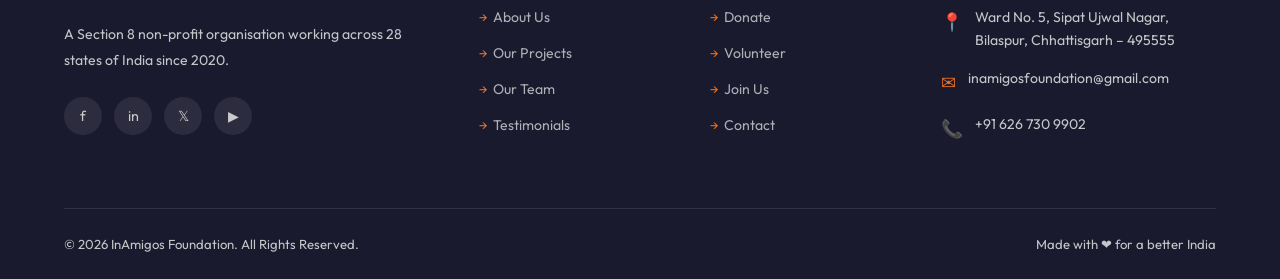
==== commit b53fad98: "Add Team, Testimonials, Contact pages + enhanced animations, particles, loader, marquee, lightbox, c" ====
--- a/about.html
+++ b/about.html
@@ -200,12 +200,11 @@
         </div>
       </a>
       <ul class="nav-links" id="navLinks">
-        <li><a href="index.html#about">About Us</a></li>
+        <li><a href="about.html" style="color:var(--primary);font-weight:700;">About Us</a></li>
         <li><a href="index.html#projects">Our Projects</a></li>
-        <li><a href="index.html#impact">Impact</a></li>
-        <li><a href="index.html#events">Events</a></li>
-        <li><a href="index.html#gallery">Gallery</a></li>
-        <li><a href="index.html#contact">Contact</a></li>
+        <li><a href="team.html">Our Team</a></li>
+        <li><a href="testimonials.html">Testimonials</a></li>
+        <li><a href="contact.html">Contact</a></li>
         <li><a href="https://rzp.io/l/kWQ87HP" class="nav-donate" target="_blank">❤ Donate</a></li>
       </ul>
       <button class="hamburger" id="hamburger" aria-label="Toggle Menu">
@@ -417,10 +416,10 @@
       <div>
         <h4 class="footer-col-title">Quick Links</h4>
         <ul class="footer-links">
-          <li><a href="index.html#about">About Us</a></li>
+          <li><a href="about.html">About Us</a></li>
           <li><a href="index.html#projects">Our Projects</a></li>
-          <li><a href="index.html#events">Events</a></li>
-          <li><a href="index.html#gallery">Gallery</a></li>
+          <li><a href="team.html">Our Team</a></li>
+          <li><a href="testimonials.html">Testimonials</a></li>
         </ul>
       </div>
       <div>
@@ -429,6 +428,7 @@
           <li><a href="https://rzp.io/l/kWQ87HP" target="_blank">Donate</a></li>
           <li><a href="https://forms.gle/AB4c1hLaDDmtrKGU7" target="_blank">Volunteer</a></li>
           <li><a href="https://inamigosfoundation.org.in/became-volunteer" target="_blank">Join Us</a></li>
+          <li><a href="contact.html">Contact</a></li>
         </ul>
       </div>
       <div>
--- a/css/animations.css
+++ b/css/animations.css
@@ -1,48 +1,253 @@
 /* ============================================
-   InAmigos Foundation - Animations
+   InAmigos Foundation - Enhanced Animations
    ============================================ */
 
-/* ---- Fade In Up ---- */
+/* ---- Core Keyframes ---- */
 @keyframes fadeInUp {
   from { opacity: 0; transform: translateY(40px); }
   to   { opacity: 1; transform: translateY(0); }
 }
-
 @keyframes fadeInLeft {
   from { opacity: 0; transform: translateX(-40px); }
   to   { opacity: 1; transform: translateX(0); }
 }
-
 @keyframes fadeInRight {
   from { opacity: 0; transform: translateX(40px); }
   to   { opacity: 1; transform: translateX(0); }
 }
-
+@keyframes fadeInDown {
+  from { opacity: 0; transform: translateY(-30px); }
+  to   { opacity: 1; transform: translateY(0); }
+}
 @keyframes scaleIn {
   from { opacity: 0; transform: scale(0.85); }
   to   { opacity: 1; transform: scale(1); }
 }
-
+@keyframes scaleInBounce {
+  0%   { opacity: 0; transform: scale(0.3); }
+  50%  { opacity: 1; transform: scale(1.08); }
+  70%  { transform: scale(0.95); }
+  100% { transform: scale(1); }
+}
 @keyframes pulse {
   0%, 100% { transform: scale(1); }
   50%       { transform: scale(1.05); }
 }
-
 @keyframes shimmer {
   0%   { background-position: -200% center; }
   100% { background-position: 200% center; }
 }
-
 @keyframes float {
   0%, 100% { transform: translateY(0px); }
   50%       { transform: translateY(-12px); }
+}
+@keyframes floatSlow {
+  0%, 100% { transform: translateY(0px) rotate(0deg); }
+  25%      { transform: translateY(-8px) rotate(1deg); }
+  75%      { transform: translateY(4px) rotate(-1deg); }
+}
+@keyframes rotate360 {
+  from { transform: rotate(0deg); }
+  to   { transform: rotate(360deg); }
+}
+@keyframes rotateReverse {
+  from { transform: rotate(360deg); }
+  to   { transform: rotate(0deg); }
+}
+@keyframes wiggle {
+  0%, 100% { transform: rotate(0deg); }
+  25%      { transform: rotate(3deg); }
+  75%      { transform: rotate(-3deg); }
+}
+@keyframes slideInFromLeft {
+  from { opacity: 0; transform: translateX(-100px); }
+  to   { opacity: 1; transform: translateX(0); }
+}
+@keyframes slideInFromRight {
+  from { opacity: 0; transform: translateX(100px); }
+  to   { opacity: 1; transform: translateX(0); }
+}
+@keyframes bounceIn {
+  0%   { opacity: 0; transform: scale(0.3); }
+  50%  { transform: scale(1.05); }
+  70%  { transform: scale(0.9); }
+  100% { opacity: 1; transform: scale(1); }
+}
+@keyframes heartbeat {
+  0%, 100% { transform: scale(1); }
+  14%      { transform: scale(1.15); }
+  28%      { transform: scale(1); }
+  42%      { transform: scale(1.15); }
+  70%      { transform: scale(1); }
+}
+@keyframes glow {
+  0%, 100% { box-shadow: 0 0 5px rgba(231,111,31,0.3), 0 0 10px rgba(231,111,31,0.1); }
+  50%      { box-shadow: 0 0 20px rgba(231,111,31,0.5), 0 0 40px rgba(231,111,31,0.2); }
+}
+@keyframes gradientShift {
+  0%   { background-position: 0% 50%; }
+  50%  { background-position: 100% 50%; }
+  100% { background-position: 0% 50%; }
+}
+@keyframes ripple {
+  0%   { transform: scale(0); opacity: 0.5; }
+  100% { transform: scale(4); opacity: 0; }
+}
+@keyframes typewriter {
+  from { width: 0; }
+  to   { width: 100%; }
+}
+@keyframes blinkCursor {
+  0%, 100% { border-right-color: transparent; }
+  50%      { border-right-color: var(--accent-light); }
+}
+@keyframes drawLine {
+  from { width: 0; }
+  to   { width: 100%; }
+}
+@keyframes morphBlob {
+  0%, 100% { border-radius: 60% 40% 30% 70% / 60% 30% 70% 40%; }
+  25%      { border-radius: 30% 60% 70% 40% / 50% 60% 30% 60%; }
+  50%      { border-radius: 50% 60% 30% 60% / 30% 40% 70% 60%; }
+  75%      { border-radius: 60% 30% 60% 40% / 60% 70% 40% 30%; }
+}
+@keyframes slideUp {
+  from { opacity: 0; transform: translateY(100%); }
+  to   { opacity: 1; transform: translateY(0); }
+}
+@keyframes zoomInRotate {
+  from { opacity: 0; transform: scale(0.5) rotate(-15deg); }
+  to   { opacity: 1; transform: scale(1) rotate(0deg); }
+}
+@keyframes countPulse {
+  0%   { transform: scale(1); }
+  50%  { transform: scale(1.12); color: var(--accent-light); }
+  100% { transform: scale(1); }
+}
+@keyframes sparkle {
+  0%, 100% { opacity: 0; transform: scale(0) rotate(0deg); }
+  50%      { opacity: 1; transform: scale(1) rotate(180deg); }
+}
+@keyframes wave {
+  0%   { transform: rotate(0deg); }
+  10%  { transform: rotate(14deg); }
+  20%  { transform: rotate(-8deg); }
+  30%  { transform: rotate(14deg); }
+  40%  { transform: rotate(-4deg); }
+  50%  { transform: rotate(10deg); }
+  60%  { transform: rotate(0deg); }
+  100% { transform: rotate(0deg); }
+}
+@keyframes progressBar {
+  from { width: 0%; }
+  to   { width: 100%; }
+}
+
+/* ---- Loading Screen ---- */
+.page-loader {
+  position: fixed;
+  inset: 0;
+  background: linear-gradient(135deg, var(--primary-dark), var(--primary));
+  z-index: 99999;
+  display: flex;
+  flex-direction: column;
+  align-items: center;
+  justify-content: center;
+  transition: opacity 0.6s ease, visibility 0.6s ease;
+}
+.page-loader.hidden {
+  opacity: 0;
+  visibility: hidden;
+  pointer-events: none;
+}
+.loader-logo {
+  width: 80px;
+  height: 80px;
+  border-radius: 16px;
+  object-fit: cover;
+  animation: scaleInBounce 0.8s ease both, float 2s ease-in-out infinite 0.8s;
+  box-shadow: 0 12px 40px rgba(0,0,0,0.3);
+}
+.loader-spinner {
+  width: 48px;
+  height: 48px;
+  border: 3px solid rgba(255,255,255,0.15);
+  border-top-color: var(--accent-light);
+  border-radius: 50%;
+  animation: rotate360 0.8s linear infinite;
+  margin-top: 28px;
+}
+.loader-text {
+  color: rgba(255,255,255,0.7);
+  font-size: 0.88rem;
+  font-weight: 500;
+  margin-top: 20px;
+  letter-spacing: 2px;
+  text-transform: uppercase;
+  animation: fadeInUp 0.5s ease 0.3s both;
+}
+
+/* ---- Scroll Progress Bar ---- */
+.scroll-progress {
+  position: fixed;
+  top: 0;
+  left: 0;
+  height: 4px;
+  background: linear-gradient(90deg, var(--accent), var(--accent-light), var(--primary));
+  background-size: 200% auto;
+  animation: gradientShift 3s ease infinite;
+  z-index: 10001;
+  transition: width 0.1s linear;
+  border-radius: 0 2px 2px 0;
+  box-shadow: 0 0 10px rgba(231,111,31,0.5);
+}
+
+/* ---- Back to Top Button ---- */
+.back-to-top {
+  position: fixed;
+  bottom: 32px;
+  right: 32px;
+  width: 50px;
+  height: 50px;
+  border-radius: 50%;
+  background: linear-gradient(135deg, var(--accent), var(--accent-light));
+  color: var(--white);
+  border: none;
+  cursor: pointer;
+  font-size: 1.4rem;
+  display: flex;
+  align-items: center;
+  justify-content: center;
+  z-index: 9999;
+  opacity: 0;
+  visibility: hidden;
+  transform: translateY(20px) scale(0.8);
+  transition: all 0.4s cubic-bezier(0.68, -0.55, 0.265, 1.55);
+  box-shadow: 0 6px 24px rgba(231,111,31,0.4);
+}
+.back-to-top.visible {
+  opacity: 1;
+  visibility: visible;
+  transform: translateY(0) scale(1);
+}
+.back-to-top:hover {
+  transform: translateY(-4px) scale(1.1);
+  box-shadow: 0 10px 32px rgba(231,111,31,0.6);
+}
+.back-to-top::after {
+  content: '';
+  position: absolute;
+  inset: -4px;
+  border-radius: 50%;
+  border: 2px solid rgba(231,111,31,0.3);
+  animation: pulse 2s ease-in-out infinite;
 }
 
 /* ---- Scroll Reveal classes ---- */
 .reveal {
   opacity: 0;
   transform: translateY(36px);
-  transition: opacity 0.7s ease, transform 0.7s ease;
+  transition: opacity 0.7s cubic-bezier(0.25, 0.46, 0.45, 0.94), transform 0.7s cubic-bezier(0.25, 0.46, 0.45, 0.94);
 }
 .reveal.visible {
   opacity: 1;
@@ -50,8 +255,8 @@
 }
 .reveal-left {
   opacity: 0;
-  transform: translateX(-40px);
-  transition: opacity 0.7s ease, transform 0.7s ease;
+  transform: translateX(-50px);
+  transition: opacity 0.7s cubic-bezier(0.25, 0.46, 0.45, 0.94), transform 0.7s cubic-bezier(0.25, 0.46, 0.45, 0.94);
 }
 .reveal-left.visible {
   opacity: 1;
@@ -59,12 +264,30 @@
 }
 .reveal-right {
   opacity: 0;
-  transform: translateX(40px);
-  transition: opacity 0.7s ease, transform 0.7s ease;
+  transform: translateX(50px);
+  transition: opacity 0.7s cubic-bezier(0.25, 0.46, 0.45, 0.94), transform 0.7s cubic-bezier(0.25, 0.46, 0.45, 0.94);
 }
 .reveal-right.visible {
   opacity: 1;
   transform: translateX(0);
+}
+.reveal-scale {
+  opacity: 0;
+  transform: scale(0.85);
+  transition: opacity 0.6s ease, transform 0.6s cubic-bezier(0.68, -0.55, 0.265, 1.55);
+}
+.reveal-scale.visible {
+  opacity: 1;
+  transform: scale(1);
+}
+.reveal-rotate {
+  opacity: 0;
+  transform: rotate(-5deg) translateY(30px);
+  transition: opacity 0.7s ease, transform 0.7s ease;
+}
+.reveal-rotate.visible {
+  opacity: 1;
+  transform: rotate(0) translateY(0);
 }
 
 /* Staggered delay helpers */
@@ -74,49 +297,14 @@
 .delay-4 { transition-delay: 0.4s; }
 .delay-5 { transition-delay: 0.5s; }
 .delay-6 { transition-delay: 0.6s; }
+.delay-7 { transition-delay: 0.7s; }
+.delay-8 { transition-delay: 0.8s; }
 
 /* ---- Hero animations ---- */
 .hero-content .hero-tag    { animation: fadeInUp 0.7s ease 0.2s both; }
 .hero-content .hero-title  { animation: fadeInUp 0.7s ease 0.4s both; }
 .hero-content .hero-desc   { animation: fadeInUp 0.7s ease 0.6s both; }
 .hero-content .hero-btns   { animation: fadeInUp 0.7s ease 0.8s both; }
-
-/* ---- Stats counter animation ---- */
-.stat-number {
-  transition: all 0.5s ease;
-}
-
-/* ---- Floating badge ---- */
-.about-badge {
-  animation: float 4s ease-in-out infinite;
-}
-
-/* ---- Pulse on CTA buttons ---- */
-.btn-primary:focus,
-.btn-green:focus {
-  animation: pulse 0.4s ease;
-}
-
-/* ---- Navbar scroll shrink ---- */
-.navbar.scrolled {
-  box-shadow: 0 4px 24px rgba(0,0,0,0.12);
-}
-.navbar.scrolled .nav-inner {
-  height: 60px;
-  transition: height 0.3s ease;
-}
-
-/* ---- Mobile menu slide ---- */
-.nav-links.open {
-  animation: fadeInUp 0.3s ease both;
-}
-
-/* ---- Hover lift for cards ---- */
-.project-card,
-.event-card,
-.impact-card {
-  will-change: transform;
-}
 
 /* ---- Gradient text shimmer for hero ---- */
 .hero-title .highlight {
@@ -127,3 +315,412 @@
   background-clip: text;
   animation: shimmer 3s linear infinite;
 }
+
+/* ---- Stats counter animation ---- */
+.stat-number {
+  transition: all 0.5s ease;
+}
+.stat-number.counting {
+  animation: countPulse 0.3s ease;
+}
+
+/* ---- Floating badge ---- */
+.about-badge {
+  animation: float 4s ease-in-out infinite;
+}
+
+/* ---- Pulse / Glow on CTA buttons ---- */
+.btn-primary {
+  position: relative;
+  overflow: hidden;
+}
+.btn-primary::after {
+  content: '';
+  position: absolute;
+  top: 50%;
+  left: 50%;
+  width: 0;
+  height: 0;
+  border-radius: 50%;
+  background: rgba(255,255,255,0.2);
+  transform: translate(-50%, -50%);
+  transition: width 0.6s ease, height 0.6s ease;
+}
+.btn-primary:hover::after {
+  width: 300px;
+  height: 300px;
+}
+.btn-primary:focus,
+.btn-green:focus {
+  animation: pulse 0.4s ease;
+}
+
+/* ---- Donate button glow ---- */
+.nav-donate {
+  animation: glow 2s ease-in-out infinite;
+}
+.nav-donate:hover {
+  animation: heartbeat 1s ease-in-out;
+}
+
+/* ---- Navbar scroll shrink ---- */
+.navbar {
+  transition: box-shadow 0.3s ease, background 0.3s ease;
+}
+.navbar.scrolled {
+  box-shadow: 0 4px 24px rgba(0,0,0,0.12);
+  background: rgba(255,255,255,0.97);
+  backdrop-filter: blur(10px);
+}
+.navbar.scrolled .nav-inner {
+  height: 60px;
+  transition: height 0.3s ease;
+}
+
+/* ---- Mobile menu slide ---- */
+.nav-links.open {
+  animation: fadeInDown 0.35s ease both;
+}
+
+/* ---- Hover lift & tilt for cards ---- */
+.project-card,
+.event-card,
+.impact-card {
+  will-change: transform;
+}
+
+/* ---- Card hover shine effect ---- */
+.project-card::before,
+.event-card::before {
+  content: '';
+  position: absolute;
+  top: 0;
+  left: -75%;
+  width: 50%;
+  height: 100%;
+  background: linear-gradient(
+    90deg,
+    transparent,
+    rgba(255,255,255,0.12),
+    transparent
+  );
+  transform: skewX(-25deg);
+  transition: left 0.7s ease;
+  z-index: 1;
+  pointer-events: none;
+}
+.project-card { position: relative; overflow: hidden; }
+.event-card   { position: relative; overflow: hidden; }
+.project-card:hover::before,
+.event-card:hover::before {
+  left: 125%;
+}
+
+/* ---- Section titles underline draw ---- */
+.section-title {
+  position: relative;
+  display: inline-block;
+}
+.section-title::after {
+  content: '';
+  position: absolute;
+  bottom: -8px;
+  left: 0;
+  height: 3px;
+  width: 0;
+  background: linear-gradient(90deg, var(--accent), var(--primary));
+  border-radius: 2px;
+  transition: width 0.8s cubic-bezier(0.25, 0.46, 0.45, 0.94);
+}
+.reveal.visible .section-title::after,
+.section-title.visible::after {
+  width: 60px;
+}
+
+/* Centered section titles */
+[style*="text-align: center"] .section-title::after,
+.projects-header .section-title::after,
+.events-header .section-title::after,
+.gallery-header .section-title::after,
+.impact-header .section-title::after {
+  left: 50%;
+  transform: translateX(-50%);
+}
+
+/* ---- Gallery hover overlay (clean zoom only) ---- */
+
+/* ---- Particle canvas ---- */
+#particles-canvas {
+  position: absolute;
+  top: 0;
+  left: 0;
+  width: 100%;
+  height: 100%;
+  pointer-events: none;
+  z-index: 1;
+}
+
+/* ---- Floating shapes (decorative) ---- */
+.floating-shapes {
+  position: absolute;
+  inset: 0;
+  overflow: hidden;
+  pointer-events: none;
+  z-index: 0;
+}
+.floating-shape {
+  position: absolute;
+  border-radius: 50%;
+  opacity: 0.06;
+  animation: floatSlow 8s ease-in-out infinite;
+}
+.floating-shape:nth-child(1) {
+  width: 200px; height: 200px;
+  background: var(--accent);
+  top: 10%; left: -5%;
+  animation-duration: 7s;
+}
+.floating-shape:nth-child(2) {
+  width: 150px; height: 150px;
+  background: var(--primary);
+  top: 60%; right: -3%;
+  animation-duration: 9s;
+  animation-delay: -2s;
+}
+.floating-shape:nth-child(3) {
+  width: 100px; height: 100px;
+  background: var(--accent-light);
+  bottom: 10%; left: 30%;
+  animation-duration: 11s;
+  animation-delay: -4s;
+}
+.floating-shape:nth-child(4) {
+  width: 80px; height: 80px;
+  background: var(--primary-light);
+  top: 20%; right: 20%;
+  animation-duration: 10s;
+  animation-delay: -1s;
+}
+
+/* ---- Morphing blob (for about section etc.) ---- */
+.morph-blob {
+  position: absolute;
+  width: 300px;
+  height: 300px;
+  background: linear-gradient(135deg, rgba(26,107,90,0.08), rgba(231,111,31,0.05));
+  animation: morphBlob 12s ease-in-out infinite;
+  z-index: 0;
+}
+
+/* ---- Typewriter effect ---- */
+.typewriter-text {
+  overflow: hidden;
+  white-space: nowrap;
+  border-right: 3px solid var(--accent-light);
+  animation: typewriter 3s steps(40, end) both, blinkCursor 0.75s step-end infinite;
+  display: inline-block;
+}
+
+/* ---- Image parallax on hover ---- */
+.parallax-img {
+  transition: transform 0.4s ease;
+}
+.parallax-img:hover {
+  transform: scale(1.02) translateY(-4px);
+}
+
+/* ---- Smooth page transition ---- */
+body {
+  animation: fadeInUp 0.5s ease both;
+}
+
+/* ---- Tooltip animation ---- */
+[data-tooltip] {
+  position: relative;
+  cursor: pointer;
+}
+[data-tooltip]::after {
+  content: attr(data-tooltip);
+  position: absolute;
+  bottom: 100%;
+  left: 50%;
+  transform: translateX(-50%) translateY(8px);
+  background: var(--text-dark);
+  color: var(--white);
+  padding: 6px 14px;
+  border-radius: 6px;
+  font-size: 0.78rem;
+  white-space: nowrap;
+  opacity: 0;
+  pointer-events: none;
+  transition: all 0.3s ease;
+  z-index: 100;
+}
+[data-tooltip]:hover::after {
+  opacity: 1;
+  transform: translateX(-50%) translateY(-6px);
+}
+
+/* ---- Custom cursor dot (decorative) ---- */
+.cursor-dot {
+  width: 8px;
+  height: 8px;
+  background: var(--accent);
+  border-radius: 50%;
+  position: fixed;
+  pointer-events: none;
+  z-index: 99998;
+  transition: transform 0.1s ease;
+  mix-blend-mode: difference;
+  display: none;
+}
+.cursor-ring {
+  width: 36px;
+  height: 36px;
+  border: 2px solid rgba(231,111,31,0.4);
+  border-radius: 50%;
+  position: fixed;
+  pointer-events: none;
+  z-index: 99997;
+  transition: all 0.15s ease;
+  mix-blend-mode: difference;
+  display: none;
+}
+@media (hover: hover) and (pointer: fine) {
+  .cursor-dot, .cursor-ring { display: block; }
+}
+
+/* ---- Number ticker ---- */
+.ticker-wrap {
+  display: inline-block;
+  overflow: hidden;
+  height: 1.2em;
+  vertical-align: bottom;
+}
+.ticker-digit {
+  display: inline-block;
+  animation: slideUp 0.4s ease both;
+}
+
+/* ---- Hover underline for nav links ---- */
+.nav-links a:not(.nav-donate) {
+  position: relative;
+}
+.nav-links a:not(.nav-donate)::after {
+  content: '';
+  position: absolute;
+  bottom: 2px;
+  left: 50%;
+  width: 0;
+  height: 2px;
+  background: var(--primary);
+  border-radius: 1px;
+  transition: all 0.3s ease;
+  transform: translateX(-50%);
+}
+.nav-links a:not(.nav-donate):hover::after {
+  width: 70%;
+}
+
+/* ---- Footer link hover slide ---- */
+.footer-links a::before {
+  transition: transform 0.3s ease, color 0.3s ease;
+}
+.footer-links a:hover::before {
+  transform: translateX(4px);
+}
+
+/* ---- Wave hand on hover ---- */
+.wave-hand {
+  display: inline-block;
+  animation: wave 2.5s infinite;
+  transform-origin: 70% 70%;
+}
+
+/* ---- Icon bounce on card hover ---- */
+.project-card:hover .project-icon,
+.impact-card:hover .impact-card-icon {
+  animation: bounceIn 0.5s ease;
+}
+
+/* ---- Smooth section separators ---- */
+.section-wave-top,
+.section-wave-bottom {
+  position: absolute;
+  width: 100%;
+  overflow: hidden;
+  line-height: 0;
+  z-index: 1;
+}
+.section-wave-top { top: -1px; }
+.section-wave-bottom { bottom: -1px; }
+.section-wave-top svg,
+.section-wave-bottom svg {
+  position: relative;
+  display: block;
+  width: calc(100% + 1.3px);
+  height: 50px;
+}
+
+/* ---- Marquee for partners/certifications ---- */
+.marquee-strip {
+  overflow: hidden;
+  white-space: nowrap;
+  background: var(--white);
+  padding: 20px 0;
+  border-top: 1px solid var(--border);
+  border-bottom: 1px solid var(--border);
+}
+.marquee-inner {
+  display: inline-flex;
+  gap: 48px;
+  animation: marqueeScroll 25s linear infinite;
+}
+@keyframes marqueeScroll {
+  0% { transform: translateX(0); }
+  100% { transform: translateX(-50%); }
+}
+.marquee-item {
+  display: inline-flex;
+  align-items: center;
+  gap: 10px;
+  font-size: 0.92rem;
+  font-weight: 600;
+  color: var(--text-light);
+  flex-shrink: 0;
+  white-space: nowrap;
+}
+.marquee-item span:first-child {
+  font-size: 1.4rem;
+}
+
+/* ---- Tilt effect (JS helper class) ---- */
+.tilt-card {
+  transform-style: preserve-3d;
+  perspective: 1000px;
+}
+.tilt-card-inner {
+  transition: transform 0.3s ease;
+}
+
+/* ---- Text gradient animation ---- */
+.text-gradient-animate {
+  background: linear-gradient(270deg, var(--primary), var(--accent), var(--primary-light), var(--accent-light));
+  background-size: 600% 600%;
+  -webkit-background-clip: text;
+  -webkit-text-fill-color: transparent;
+  background-clip: text;
+  animation: gradientShift 6s ease infinite;
+}
+
+/* ---- Reduce motion preference ---- */
+@media (prefers-reduced-motion: reduce) {
+  *, *::before, *::after {
+    animation-duration: 0.01ms !important;
+    animation-iteration-count: 1 !important;
+    transition-duration: 0.01ms !important;
+  }
+  .page-loader { display: none; }
+  .cursor-dot, .cursor-ring { display: none !important; }
+  .scroll-progress { display: none; }
+}
--- a/css/responsive.css
+++ b/css/responsive.css
@@ -1,6 +1,6 @@
-/* ============================================
-   InAmigos Foundation - Responsive Styles
-   ============================================ */
+/* ======================
+   InAmigos Foundation - 
+   ====================== */
 
 /* ---- Large Tablets (≤1024px) ---- */
 @media (max-width: 1024px) {
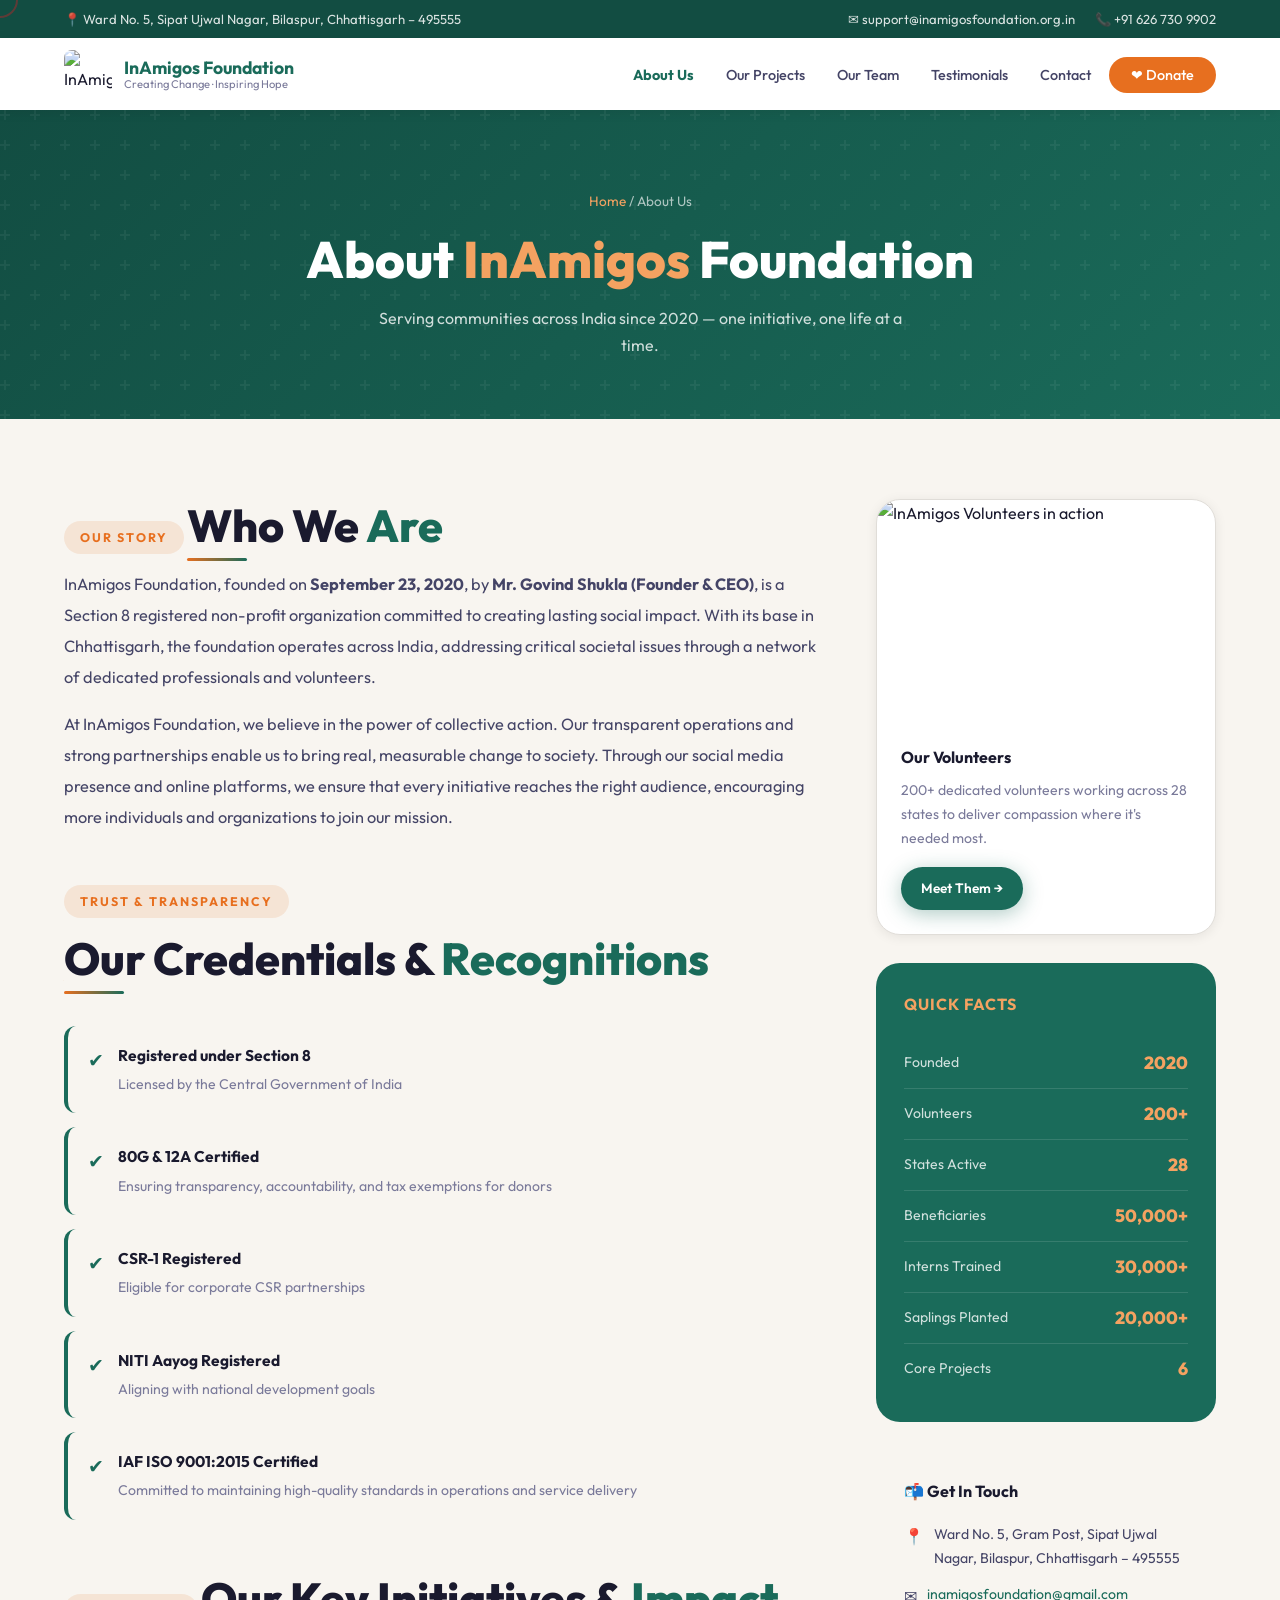
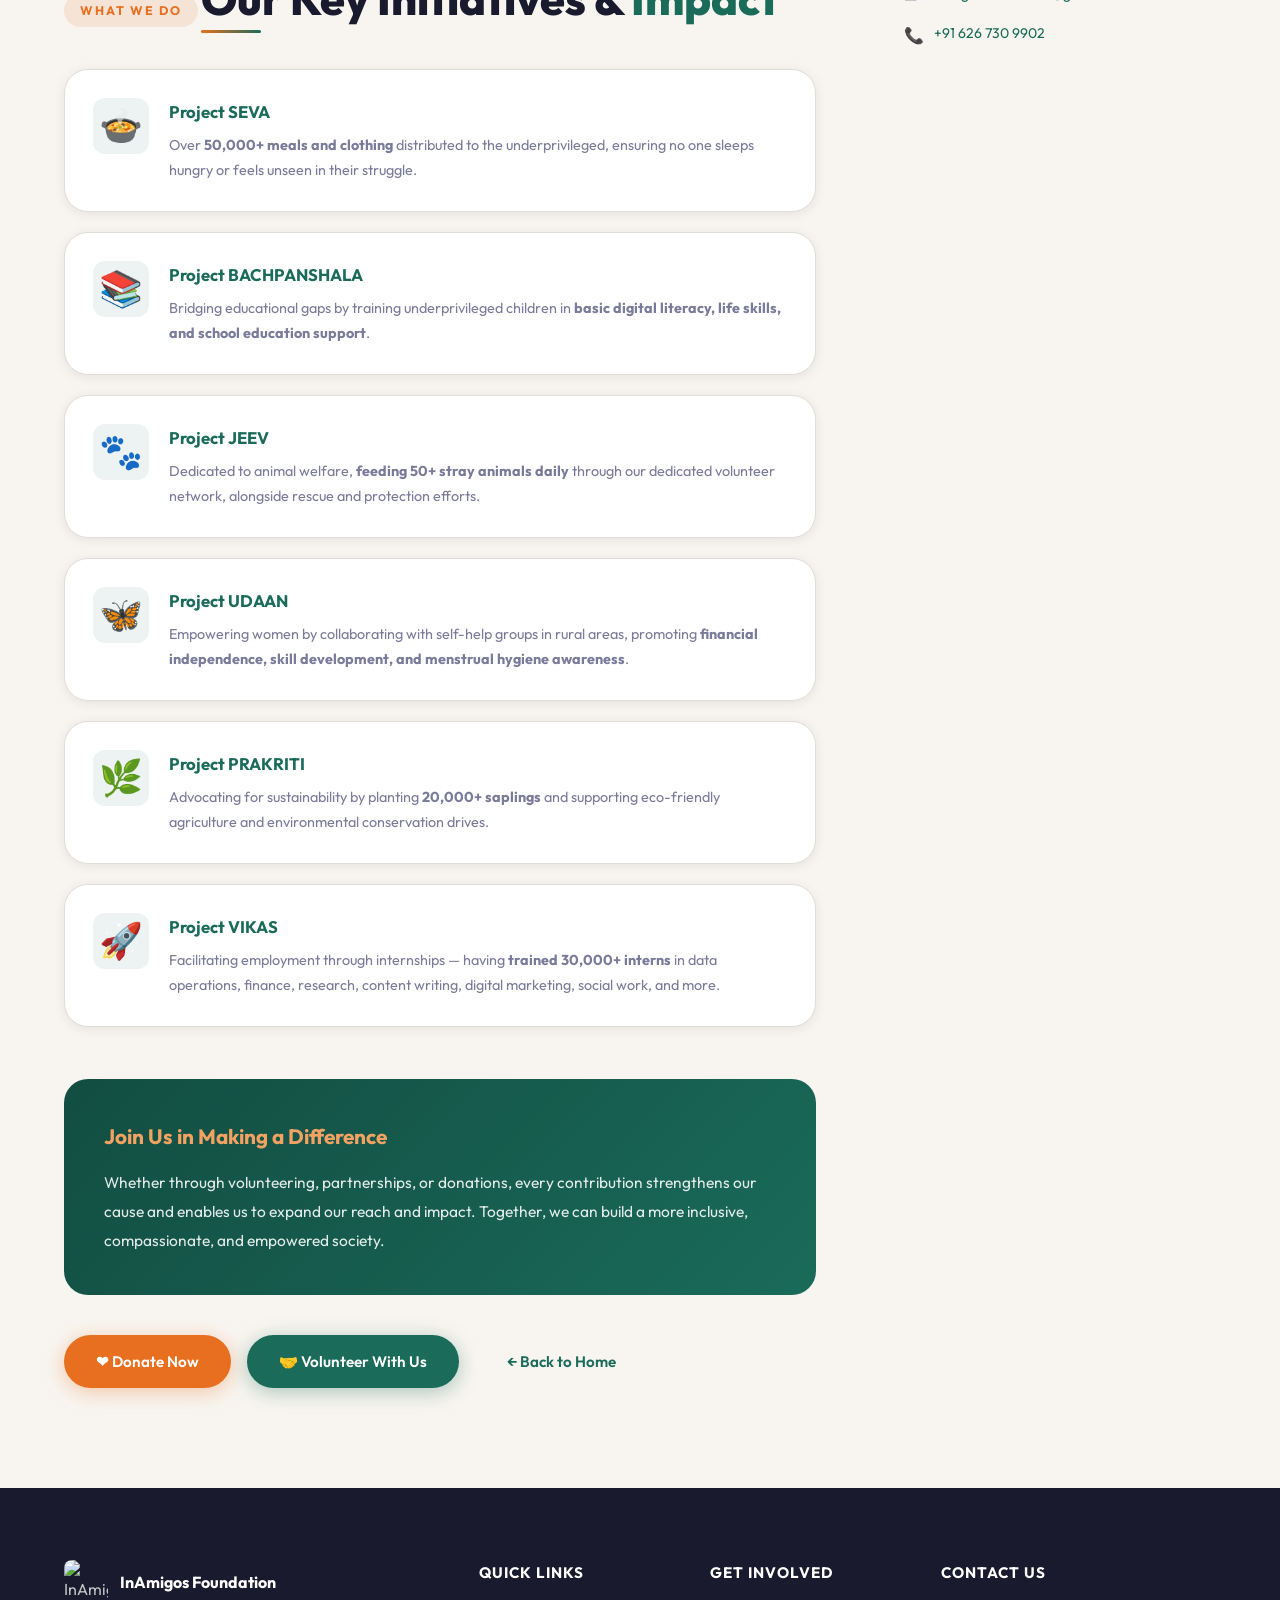
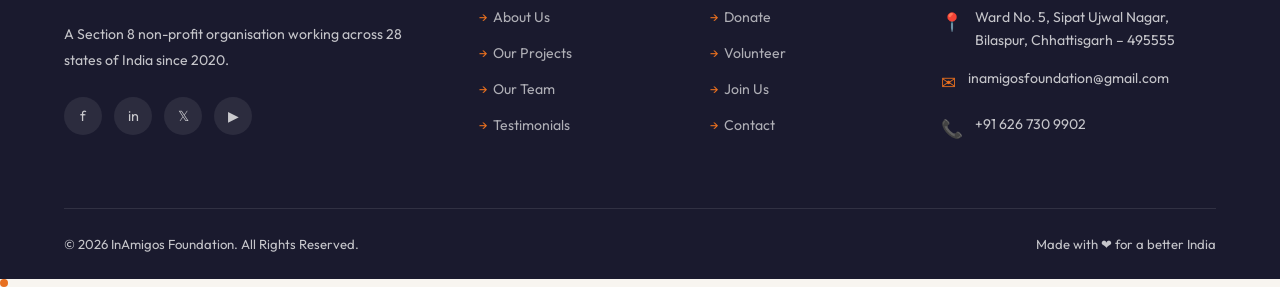
==== commit 935de9b9: "Add more.js and link JS files across all pages" ====
--- a/about.html
+++ b/about.html
@@ -454,23 +454,9 @@
   </div>
 </footer>
 
-<script>
-  // Hamburger
-  const hamburger = document.getElementById('hamburger');
-  const navLinks  = document.getElementById('navLinks');
-  hamburger.addEventListener('click', () => navLinks.classList.toggle('open'));
-
-  // Navbar scroll
-  window.addEventListener('scroll', () => {
-    document.getElementById('navbar').classList.toggle('scrolled', window.scrollY > 50);
-  });
-
-  // Scroll reveal
-  const observer = new IntersectionObserver((entries) => {
-    entries.forEach(e => { if (e.isIntersecting) e.target.classList.add('visible'); });
-  }, { threshold: 0.1 });
-  document.querySelectorAll('.reveal').forEach(el => observer.observe(el));
-</script>
+<!-- ===== JAVASCRIPT ===== -->
+<script src="js/main.js"></script>
+<script src="js/more.js"></script>
 
 </body>
 </html>
